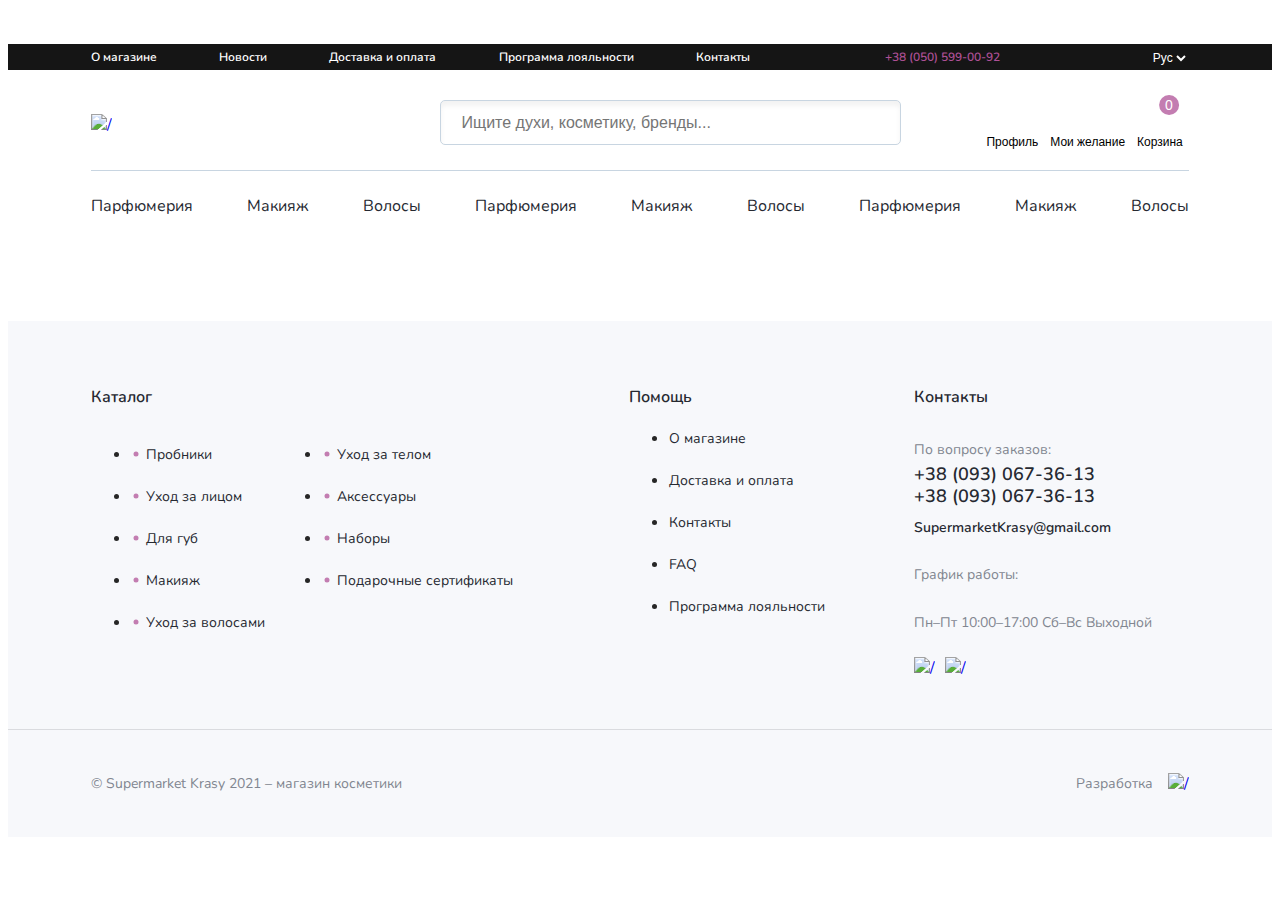
==== faq_page.html @ 775758fc "faq_page_create" ====
<!DOCTYPE html>
<html lang="en">
<head>
    <meta charset="UTF-8">
    <meta http-equiv="X-UA-Compatible" content="IE=edge" />
    <meta name="viewport" content="width=device-width, initial-scale=1.0" />


    <link rel="preconnect" href="https://fonts.googleapis.com">
    <link rel="preconnect" href="https://fonts.gstatic.com" crossorigin>
    <link href="https://fonts.googleapis.com/css2?family=Nunito:wght@200;300;400;500;600;700;800;900&display=swap" rel="stylesheet">


    <link rel="stylesheet" href="styles/reset.css">
    <link rel="stylesheet" href="styles/style.css">


    <link rel="stylesheet" href="https://unpkg.com/swiper/swiper-bundle.min.css"/>


    <title>FAQ</title>
</head>
<body>
<div class="main">
    <header>
        <div class="header_top">
            <div class="header_top_info">
                <p>Бесплатная доставка от 699 грн</p>
            </div>
            <div class="header_menu_wrapper">
                <div class="content">
                    <div class="header_menu">
                        <a href="#">О магазине</a>
                        <a href="#">Новости</a>
                        <a href="#">Доставка и оплата</a>
                        <a href="#">Программа лояльности</a>
                        <a href="#">Контакты</a>
                    </div>
                    <div class="header_menu_actions">
                        <a class="header_phone" href="tel: +38 (050) 599-00-92">+38 (050) 599-00-92</a>
                        <form class="header_lang">
                            <label>
                                <select>
                                    <option selected>Рус</option>
                                    <option>Укр</option>
                                </select>
                            </label>
                        </form>
                    </div>
                </div>
            </div>
        </div>
        <div class="header_main_wrapper content">
            <div class="header_main">
                <button class="ham_btn"></button>
                <div class="header_logo">
                    <a href="index.html"><img src="images/logo.png" alt="/"></a>
                </div>
                <div class="header_content">
                    <div class="header_search search_field" id="search">
                        <form>
                            <input type="text" name="search" placeholder="Ищите духи, косметику, бренды..." >
                            <label for="search" class="search__label"></label>
                            <button type="button" class="search_btn"></button>
                        </form>
                    </div>
                    <div class="header_main_actions">
                        <button class="header_actions_btn profile_btn">
                            Профиль
                        </button>
                        <button class="header_actions_btn favorites_btn">
                            Мои желание
                        </button>
                        <button class="header_actions_btn basket_btn">
                            <span class="header_btn_value">0</span>
                            Корзина
                        </button>

                    </div>
                </div>
            </div>
            <div class="header_category">
                <a href="#">Парфюмерия</a>
                <a href="#">Макияж</a>
                <a href="#">Волосы</a>
                <a href="#">Парфюмерия</a>
                <a href="#">Макияж</a>
                <a href="#">Волосы</a>
                <a href="#">Парфюмерия</a>
                <a href="#">Макияж</a>
                <a href="#">Волосы</a>
            </div>
        </div>


        <div class="header_mobile_menu hide">
            <div class="header_menu_content_wrapper">
                <div class="header_menu_heading_wrapper">
                    <div class="header_menu_heading">
                        <p>Меню</p>
                        <button class="close_menu"></button>
                    </div>
                    <div class="header_menu_login">
                        <div class="header_login">
                            <button class="header_actions_btn profile_btn">
                                Профиль
                            </button>
                            <button class="header_actions_btn favorites_btn">
                                Мои желание
                            </button>
                        </div>
                        <form class="header_lang">
                            <label>
                                <select>
                                    <option selected>Рус</option>
                                    <option>Укр</option>
                                </select>
                            </label>
                        </form>
                    </div>
                </div>
                <div class="header_menu_content">
                    <div class="header_menu_category">
                        <ul>
                            <li><a href="#">Парфюмерия</a></li>
                            <li><a href="#">Макияж</a></li>
                            <li><a href="#">Волосы</a></li>
                            <li><a href="#">Парфюмерия</a></li>
                            <li><a href="#">Макияж</a></li>
                            <li><a href="#">Волосы</a></li>
                            <li><a href="#">Парфюмерия</a></li>
                            <li><a href="#">Макияж</a></li>
                            <li><a href="#">Волосы</a></li>
                        </ul>
                    </div>
                    <div class="header_menu_following">
                        <div class="header_top_links">
                            <a href="about_page.html">О магазине</a>
                            <a href="news.html">Новости</a>
                            <a href="delivery_payment.html">Доставка и оплата</a>
                            <a href="#">Программа лояльности</a>
                            <a href="contact_page.html">Контакты</a>
                        </div>
                    </div>
                </div>
            </div>
            <div class="header_menu_phones">
                <a href="tel:+38 (050) 599-00-92">+38 (050) 599-00-92</a>
            </div>

        </div>

    </header>
    <div class="main_content_wrapper"></div>
    <div class="modal_back hide"></div>
    <footer>
        <div class="footer_main content">
            <div class="footer_catalog">
                <div class="footer_heading">
                    <p>Каталог</p>
                    <button data-menu-toggle="foot_menu_1" class="show_menu"></button>
                </div>
                <div id="foot_menu_1" class="footer_nav_list catalog_footer_list">
                    <ul class="footer_list">
                        <li><a href="#">Пробники</a></li>
                        <li><a href="#">Уход за лицом</a></li>
                        <li><a href="#">Для губ</a></li>
                        <li><a href="#">Макияж</a></li>
                        <li><a href="#">Уход за волосами</a></li>
                    </ul>
                    <ul class="footer_list">
                        <li><a href="#">Уход за телом</a></li>
                        <li><a href="#">Аксессуары</a></li>
                        <li><a href="#">Наборы</a></li>
                        <li><a href="#">Подарочные сертификаты</a></li>
                    </ul>
                </div>
            </div>
            <div class="footer_menu">
                <div class="footer_heading">
                    <p>Помощь</p>
                    <button data-menu-toggle="foot_menu_2" class="show_menu"></button>
                </div>
                <ul id="foot_menu_2" class="footer_nav_list footer_list">
                    <li><a href="#">О магазине</a></li>
                    <li><a href="#">Доставка и оплата</a></li>
                    <li><a href="#">Контакты</a></li>
                    <li><a href="#">FAQ</a></li>
                    <li><a href="#">Программа лояльности</a></li>
                </ul>
            </div>
            <div class="footer_contacts_wrapper">
                <div class="footer_heading">
                    <p>Контакты</p>
                    <button data-menu-toggle="foot_menu_3" class="show_menu"></button>
                </div>
                <div id="foot_menu_3" class="footer_nav_list footer_contacts">
                    <div class="footer_contacts_content">
                        <p>По вопросу заказов:</p>
                        <a class="tel_link" href="tel: +38 (093) 067-36-13">+38 (093) 067-36-13</a>
                        <a class="tel_link" href="tel: +38 (093) 067-36-13">+38 (093) 067-36-13</a>
                        <a class="mail_link" href="mailto: SupermarketKrasy@gmail.com">SupermarketKrasy@gmail.com</a>
                    </div>
                    <div class="footer_schedule">
                        <p>График работы:</p>
                        <p>Пн–Пт 10:00–17:00 Сб–Вс Выходной</p>
                        <div class="social_links">
                            <a href="#"><img src="images/facebook_logo.png" alt="/"></a>
                            <a href="#"><img src="images/insta_logo.png" alt="/"></a>
                        </div>
                    </div>
                </div>
            </div>
        </div>
        <div class="footer_bottom_info">
            <div class="content">
                <div class="copyright_wrapper">
                    <p>© Supermarket Krasy <span>2021</span> – магазин косметики</p>
                </div>
                <div class="promodex">
                    <p>Разработка</p>
                    <a href="https://promodex.net/"><img src="images/promodex.png" alt="/"></a>
                </div>
            </div>
        </div>
    </footer>

</div>



<script rel="script" src="js/jQuery.js"></script>
<script src="https://unpkg.com/swiper/swiper-bundle.min.js"></script>
<script rel="script" src="js/script.js"></script>
</body>
</html>
---- styles/style.css ----
*{
    box-sizing: border-box;
}

html{
    font-family: 'Nunito', sans-serif;
    scroll-behavior: smooth;
}

.main{
    background: #FFFFFF;
    color: #262626;
}

a{
    text-decoration: none;
}

/*a:hover{
    text-decoration: none;
    color: inherit;
}*/

.content{
    max-width: 1330px;
    margin: 0 auto;
    padding: 0 20px;
}

.header_top{
    display: flex;
    flex-direction: column;
}

.header_top_info{
    background: url("../images/header_info_back.png") center center no-repeat;
    width: 100%;
    height: 100%;
    display: flex;
    flex-direction: row;
    justify-content: center;
    align-items: center;
}

.header_top_info p{
    text-transform: uppercase;
    color: #FFFFFF;
    font-weight : 700;
    font-size: 16px;
    line-height: 20px;
    margin: 10px 0;
}

.header_menu_wrapper{
    background: #151515;
}

.header_menu_wrapper .content{
    display: flex;
    flex-direction: row;
    justify-content: space-between;
    align-items: center;
    padding: 2px 20px;
}

.header_menu{
    display: flex;
    flex-direction: row;
    justify-content: space-between;
    align-items: center;
    width: 50%;
}

.header_menu a{
    color: #FFFFFF;
    font-size: 12px;
    font-weight: 600;
}

.header_menu_actions{
    display: flex;
    flex-direction: row;
    justify-content: space-between;
    align-items: center;
    width: 20%;
}

.header_phone{
    position: relative;
    color: #AE5096;
    font-size: 12px;
    font-weight: 600;
    padding-left: 25px;
}

.header_phone:before{
    content: '';
    position: absolute;
    background: url("../images/phone_logo.svg") center center no-repeat;
    width: 15px;
    height: 15px;
    background-size: 100%;
    left: 0;
    top: 50%;
    transform: translate(0, -50%);
    filter: invert(38%) sepia(90%) saturate(380%) hue-rotate(263deg) brightness(89%) contrast(90%);
}

.header_lang{
    padding-left: 15px;
    position: relative;
}

.header_lang:before{
    content: '';
    position: absolute;
    background: url("../images/lang_switch.svg") center center no-repeat;
    width: 10px;
    height: 10px;
    background-size: 100%;
    left: 0;
    top: 50%;
    transform: translate(0, -50%);
}

.header_lang select,
.header_lang select option{
    background: #151515;
    color: #FFFFFF;
    font-size: 12px;
    font-weight: 400;
    line-height: 14px;
    border: none;
    outline: none;
}

.header_main{
    display: flex;
    flex-direction: row;
    justify-content: space-between;
    align-items: center;
    padding: 30px 0 20px 0;
    border-bottom: 1px solid #c8d5e1;
}

.header_content{
    display: flex;
    flex-direction: row;
    justify-content: space-between;
    align-items: flex-start;
    width: 70%;
}






.search_field {
    margin-left: 30px;
}

.search_field form {
    position: relative;
}

.search_field input {
    outline: none;
    background: #ffffff;
    box-shadow: inset 0 5px 5px rgba(0, 0, 0, 0.05);
    font-size: 16px;
    position: relative;
    width: 590px;
    height: 45px;
    padding: 15px 35px 15px 20px ;
    color: #262626;
    border: 1px solid #c8d5e1;
    border-radius: 5px;
    font-weight: 400;
}

.search_btn {
    position: absolute;
    right: 5px;
    top: 50%;
    transform: translate(-10%, -50%);
    width: 42px;
    height: 42px;
    background: transparent;
    border-radius: 50%;
    border: none;
    outline: 0;
    cursor: pointer;

}


.search__label{
    background: url("../images/search_logo.svg") center center no-repeat;
    position: absolute;
    right: 20px;
    top: 50%;
    transform: translate(-10%, -50%);
    width: 20px;
    height: 35px;
    border-radius: 50%;
    border: none;
    outline: 0;
    cursor: pointer;
}








/*

.header_search form{
    display: flex;
    flex-direction: row;
    justify-content: center;
    align-items: center;
    position: relative;
}

.search_field{
    width: 590px;
    height: 45px;
    padding: 15px 35px 15px 20px ;
    color: #262626;
    border: 1px solid #c8d5e1;
    border-radius: 5px;
    font-size: 16px;
    font-weight: 400;
}

.search_field::placeholder{
    color: #848484;
    font-size: 16px;
    font-weight: 400;
}

.search_submit{
    position: absolute;
    right: 2%;
    top: 50%;
    transform: translate(0, -50%);
    background: url("../images/search_logo.svg") center center no-repeat;
    width: 20px;
    height: 25px;
    border: none;
    outline: none;
}

*/


















.header_main_actions{
    display: flex;
    flex-direction: row;
    justify-content: space-between;
    align-items: center;
}

.header_actions_btn{
    border: none;
    display: flex;
    flex-direction: column-reverse;
    cursor: pointer;
    outline: none;
    position: relative;
    font-size: 12px;
    font-weight: 400;
    background: none;
    padding-top: 35px;
}

.favorites_btn:before{
    content:'';
    position: absolute;
    top: 0;
    left: 50%;
    transform: translate(-50%, 0);
    width: 30px;
    height: 30px;
    background: url("../images/favorites_logo.svg") center center no-repeat;
}

.profile_btn:before{
    content:'';
    position: absolute;
    top: 0;
    left: 50%;
    transform: translate(-50%, 0);
    width: 30px;
    height: 30px;
  background: url("../images/profile_logo.svg") center center no-repeat;
}

.basket_btn:before{
    content:'';
    position: absolute;
    top: 50%;
    left: 50%;
    transform: translate(-50%, -50%);
    width: 30px;
    height: 30px;
    background: url("../images/basket_logo.svg") center center no-repeat;
}

.header_btn_value{
    position: absolute;
    top: -10%;
    right: 0;
    transform: translate(-50%, 0);
    background: #C37DB1;
    border-radius: 50%;
    color: #FFFFFF;
    font-size: 14px;
    padding: 2px 6px;
}

.header_category{
    padding: 25px 0;
    display: flex;
    flex-direction: row;
    justify-content: space-between;
    align-items: center;
}

.header_category a{
    color: #262931;
    font-size: 16px;
    line-height: 20px;
    font-weight: 400;
}



header .header_mobile_menu{
    display: flex;
    flex-direction: column;
    justify-content: space-between;
    position: fixed;
    z-index: 35;
    background: #ffffff;
    height: 100vh;
    width: 90%;
    padding: 30px 20px;
    overflow: auto;
}

.header_menu_heading_wrapper{
    display: flex;
    flex-direction: column;
}

.header_menu_heading{
    display: flex;
    flex-direction: row;
    justify-content: space-between;
    margin-bottom: 20px;
}

.header_menu_heading p{
    font-size: 18px;
    font-weight: 700;
    color: #2B2D32;
}

.close_menu{
    width: 20px;
    height: 20px;
    background: url("../images/menu_close.svg") center center no-repeat;
    border: none;
}

.header_mobile_menu a{
    color: #262931;
}

.header_menu_login{
    display: flex;
    flex-direction: row;
    justify-content: space-between;
    align-items: center;
    padding-bottom: 15px;
    border-bottom: 1px solid #E5E5E5;
}

.header_mobile_menu .header_login{
    display: flex;
    flex-direction: row;
}

/*.header_login a{
    position: relative;
    padding-left: 30px;
}

.header_login a:before{
    content: '';
    position: absolute;
    background: url("../images/profile_logo.svg") center center no-repeat;
    width: 20px;
    height: 20px;
    background-size: contain;
    top: 50%;
    left: 0;
    transform: translate(0, -50%);
}*/

.header_mobile_menu .header_lang select,
.header_mobile_menu .header_lang option{
    background: transparent;
    color: #262931;
}

.header_menu_actions .header_menu_actions{
    display: flex;
    flex-direction: row;
    justify-content: space-between;
    align-items: center;
    padding: 15px 0;
    border-bottom: 1px solid #E5E5E5;
}

.header_menu_actions div{
    display: flex;
    flex-direction: row;
    justify-content: flex-start;
    align-items: center;
}

.header_menu_actions div p:last-of-type{
    color: #ff7486;
    font-size: 12px;
    font-weight: 600;
    margin-right: 0;
}

.header_menu_actions button{
    border: none;
    margin-right: 0;
}


.header_menu_category ul{
    display: flex;
    flex-direction: column;
    justify-content: flex-start;
    align-items: center;
    margin: 20px 0;
    border-bottom: 1px solid #E5E5E5;
}

.header_menu_category ul li{
    margin-bottom: 20px;
    width: 100%;
}

.header_menu_phones{
    display: flex;
    flex-direction: row;
    justify-content: center;
    align-items: center;
}

.header_menu_phones a{
    position: relative;
    padding-left: 30px;
}

.header_menu_phones a:before{
    content: '';
    position: absolute;
    background: url("../images/phone.svg") center center no-repeat;
    width: 20px;
    height: 20px;
    background-size: contain;
    top: 50%;
    left: 0;
    transform: translate(0, -50%);
}

.header_menu_category ul li a{
    font-size: 15px;
    font-weight: 700;
    padding-right: 10px;
    position: relative;
    width: 100%;
    display: inline-block;
}

.header_menu_category ul li a:before{
    content: '';
    position: absolute;
    /*
    background: url("../images/category_arrow_mobile.svg") center center no-repeat;
    */
    width: 5px;
    height: 8px;
    right: 0;
    top: 50%;
    transform: translate(0, -50%);
}

.header_menu_following .header_top_links{
    display: flex;
    flex-direction: column;
    justify-content: flex-start;
    align-items: flex-start;
}

.header_menu_following .header_top_links a{
    margin-bottom: 20px;
}


.modal_back{
    width: 100vw;
    height: 100vh;
    background: #ffffff;
    opacity: 0.3;
    position: fixed;
    top: 0;
    z-index: 10;
    cursor: pointer;
}

.modal_window{
    display: flex;
    justify-content: center;
    align-items: center;
    position: fixed;
    top: 50%;
    left: 50%;
    z-index: 11;
    border-radius: 30px;
    transform: translate(-50%, -50%);
}

.basket_modal{
    background: #ffffff;
    border-radius: 30px;
}

.modal_window.login_wrapper.hide{
    display: none;
}


.modal_window.login_wrapper{
    background: #FFFFFF;
    display: flex;
    flex-direction: row;
    justify-content: space-between;
    align-items: flex-start;
    padding: 30px 50px;
    border-radius: 0;
    max-width: 900px;
}

.login_form_modal_wrapper{
    border-right: 1px solid #DFE3EA;
    padding-right: 50px;
    width: 50%;
}

.login_wrapper .close_modal{
    position: absolute;
    right: 3%;
    top: 3%;
}

.h3_heading{
    font-size: 20px;
    font-weight: 600;
    line-height: 25px;
}

.login_wrapper .h3_heading{
    margin-bottom: 20px;
}

.login_social_modal{
    display: flex;
    flex-direction: row;
    align-items: center;
    margin-bottom: 10px;
}

.login_social_modal p{
    margin-right: 12px;
    font-size: 14px;
    font-weight: 600;
}
.login_social_modal a{
    margin-right: 12px;
}

.login_social_modal a:last-child{
    margin-right: 0;
}

.underline_btn{
    margin-left: 30px;
    border: none;
    font-size: 14px;
    font-weight: 400;
    text-decoration: underline;
    color: #262931;
    background: none;
    outline: none;
    cursor: pointer;
}

.for_unregistered_modal{
    padding-left: 50px;
}

.for_unregistered_modal span{
    font-size: 14px;
    font-weight: 600;
}

.for_unregistered_modal ul{
    margin-top: 15px;
    margin-bottom: 20px;
}

li.in_stock{
    color: #262931;
    padding-left: 20px;
    margin-bottom: 10px;
    width: 100%;
    font-size: 14px;
    font-weight: 400;
}

.for_unregistered_modal ul li.in_stock:before{
    filter: invert(38%) sepia(90%) saturate(380%) hue-rotate(263deg) brightness(89%) contrast(90%);
    width: 12px;
    height: 9px;
    background-size: 100%;
}

.for_unregistered_modal .second_action_button{
    margin-left: 0;
    max-width: 220px;
    min-height: 40px;
    color: #262931;
    cursor: pointer;
}

.modal_window.forgot_pass.hide {
    display: none;
}

.modal_window.forgot_pass{
    padding: 30px 50px;
    display: flex;
    flex-direction: column;
    align-items: flex-start;
    justify-content: flex-start;
    background: #FFFFFF;
    border-radius: 0;
}

.forgot_pass span{
    margin-top: 10px;
    margin-bottom: 20px;
    font-size: 14px;
    font-weight: 400;
    color: #818690;
}

.forgot_pass form input{
    min-width: 320px;
}


.forgot_pass .close_modal{
    position: absolute;
    top: 10%;
    right: 5%;

}






/*/////////////////////////////////////*/

.main_page_slider_wrapper{
    max-width: calc(100% - 144px);
    margin: 0 auto;
}

.main_page_slider_wrapper img{
    width: 100%;
}

.main_page_slider_wrapper .swiper-pagination{
    position: unset;
    margin-top: 20px;
}

.main_page_slider_wrapper .swiper-pagination-bullet{
    width: 8px;
    height: 8px;
    background: #acbcdf;
    border-radius: 50%;
    opacity: 1;
    padding: 3px;
    border: 1px solid transparent;
    position: relative;
}

.main_page_slider_wrapper .swiper-pagination-bullet.swiper-pagination-bullet-active{
    background: #C37DB1;
    border: 1px solid #C37DB1;
}

.main_page_slider_wrapper .swiper-pagination-bullet.swiper-pagination-bullet-active:before {
    content: '';
    position: absolute;
    width: 11px;
    height: 11px;
    border: 1px solid #C37DB1;
    background: transparent;
    border-radius: 50%;
    top: 50%;
    left: 50%;
    transform: translate(-50%, -50%);
}

.swiper-button-next.main_slider_next,
.swiper-button-prev.main_slider_prev{
    background: url("../images/main_slider_arrow.svg") center center no-repeat;
    width: 15px;
    height: 25px;
    right: 30px;
    display: none;
    transition: .3s linear all;
}
.swiper-button-prev.main_slider_prev{
    transform: rotate(180deg);
    left: 30px;
    right: 0;

}


.swiper-button-next.main_slider_next:after,
.swiper-button-prev.main_slider_prev:after{
    content: none;
}

.main_slider:hover .swiper-button-next.main_slider_next,
.main_slider:hover .swiper-button-prev.main_slider_prev{
    display: flex;
    transition: .3s linear all;
}




.swiper_slider_wrapper{
    max-width: 1290px;
    height: 465px;
}

.sliders_content_wrapper{
    margin-top: 30px;
}

.default_slider_wrapper{
    max-width: 1440px;
    padding: 0 20px;
    margin: 20px auto 0;
}

.slider_heading{
    display: flex;
    flex-direction: row;
    justify-content: center;
    margin-bottom: 30px;
    position: relative;
}

.slider_heading h2{
    color: #262931;
    font-size: 24px;
    font-weight: 700;
    text-transform: uppercase;
}

.slider_card{
    display: flex;
    flex-direction: column;
    position: relative;
    padding: 20px 15px;
    background: #FFFFFF;
}

.slider_card:hover{
    box-shadow: 0 10px 30px -5px rgba(24, 39, 75, 0.14);
}

.slider_card:hover .product_action_btn{
    display: flex;
}

.mark_value_wrapper{
    position: absolute;
    top: 5px;
    left: 5px;
}

.sale_value{
    background: #e94c52;
    padding: 3px 10px;
    border-radius: 5px 5px 20px 5px;
    font-size: 14px;
    color: #FFFFFF;
    font-weight: 600;
    line-height: 17px;
}

.hit_value{
    background: #C37DB1;
    padding: 3px 15px;
    border-radius: 5px 5px 20px 5px;
    font-size: 14px;
    color: #FFFFFF;
    font-weight: 600;
    line-height: 17px;
}


.new_value{
    background: #6FCC7E;
    padding: 3px 12px 4px 12px;
    border-radius: 5px 5px 20px 5px;
    font-size: 14px;
    color: #FFFFFF;
    font-weight: 600;
    line-height: 17px;
}

.card_name_wrapper{
    display: flex;
    flex-direction: column;
    justify-content: center;
    align-items: center;
    margin-top: 15px;
}

.product_name{
    font-size: 12px;
    font-weight: 700;
    line-height: 15px;
    color: #818690;
    margin-bottom: 10px;
}

.product_info{
    font-size: 14px;
    font-weight: 400;
    line-height: 18px;
    text-align: center;
    color: #262626;
}

.product_cost_wrapper{
    margin-top: 10px;
    margin-bottom: 20px;
    display: flex;
    flex-direction: row;
    align-items: center;
    padding-bottom: 20px;
    border-bottom: 1px solid #C8D5E1;
}

.size_form{
    margin-right: 30px;
}

.size_form select,
.size_form option{
    border: 1px solid #DFE3EA;
    padding: 15px 20px;
    border-radius: 5px;
    font-size: 14px;
    font-weight: 400;
    font-family: 'Nunito', sans-serif;
    min-width: 180px;
}


.sale_cost{
    color: #818690;
    font-size: 16px;
    font-weight: 400;
    line-height: 20px;
    text-decoration: line-through;
}

.product_cost{
    font-size: 26px;
    font-weight: 700;
    line-height: 20px;
    color: #e94c52;
    margin-left: 12px;
}

.actual_cost{
    font-size: 16px;
    font-weight: 700;
    line-height: 20px;
    color: #262931;
}

.product_action_btn{
    display: none;
    flex-direction: row;
    justify-content: space-between;
    align-items: center;
}

.action_btn{
    background: #AE5096;
    border-radius: 3px;
    color: #FFFFFF;
    font-size: 14px;
    font-weight: 600;
    line-height: 17px;
    position: relative;
    border: none;
    cursor: pointer;
    padding: 15px 40px;
}

.action_btn:hover{
    transform: scale(1.03);
}

.buy_btn{
    width: 155px;
    height: 40px;
    padding-left: 30px;
    padding-right: 0;
}

.buy_btn:before{
    content: '';
    position: absolute;
    background: url("../images/basket_btn.svg") center center no-repeat;
    width: 20px;
    height: 20px;
    left: 23%;
    top: 50%;
    transform: translate(0, -50%);
}

.like_btn{
    background: linear-gradient(0deg, #F8EFF5, #F8EFF5), linear-gradient(0deg, #C8C8C8, #C8C8C8), linear-gradient(0deg, #F1F1F1, #F1F1F1), #C37DB1;
    border-radius: 3px;
    transform: matrix(-1, 0, 0, 1, 0, 0);
    width: 40px;
    height: 40px;
    border: none;
    outline: none;
    cursor: pointer;
    position: relative;
}

.like_btn:hover{
    transform: scale(1.05);
}

.like_btn:before{
    content: '';
    position: absolute;
    background: url("../images/like_btn.svg") center center no-repeat;
    width: 16px;
    height: 16px;
    left: 50%;
    top: 50%;
    transform: translate(-50%, -50%);
}

.slider_heading .swiper-button-next,
.slider_heading .swiper-button-prev{
    top: 230px;
}

.slider_heading .swiper-button-next:after{
    content: '';
    background: url('../images/slider_arrow.svg') center center no-repeat;
    width: 8px;
    height: 12px;
    padding: 15px 20px;
    border: 5px solid #C37DB1;
    border-radius: 50%;
    transform: rotate(180deg);
}

.slider_heading .swiper-button-prev:after{
    content: '';
    background: url('../images/slider_arrow.svg') center center no-repeat;
    width: 8px;
    height: 12px;
    padding: 15px 20px;
    border: 5px solid #C37DB1;
    border-radius: 50%;
}

.slider_heading .swiper-button-next.swiper-button-disabled,
.slider_heading .swiper-button-prev.swiper-button-disabled{
    opacity: 1;
}

.slider_heading .swiper-button-next.swiper-button-disabled:after,
.slider_heading .swiper-button-prev.swiper-button-disabled:after{
    border: 5px solid #f3f3f3;
}


.our_benefits_wrapper{
    margin-top: 30px;
    display: flex;
    flex-direction: row;
    justify-content: space-between;
    align-items: center;
}

.benefits_card{
    display: flex;
    flex-direction: column;
    justify-content: center;
    align-items: center;
    position: relative;
    cursor: pointer;
}

.benefits_info{
    display: flex;
    flex-direction: column;
    justify-content: center;
    align-items: center;
    margin-top: 25px;
}

.benefits_info p{
    font-size: 14px;
    line-height: 18px;
    color: #262931;
    font-weight: 700;
    margin-bottom: 8px;
}

.benefits_info span{
    font-size: 14px;
    line-height: 18px;
    color: #262931;
    font-weight: 400;
}

.benefits_card_content{
    position: absolute;
    min-width: 330px;
    background: #ffffff;
    border-radius: 5px;
    padding: 20px;
    top: -60%;
    left: 15%;
    transform: translate(0, -50%);
    z-index: 10;
    filter: drop-shadow(0px 5px 20px rgba(0, 0, 0, 0.1));
}

.benefits_card_content p{
    font-size: 14px;
    font-weight: 400;
    line-height: 18px;
}

.benefits_card_content:after{
    content: '';
    position: absolute;
    width: 0;
    height: 10px;
    background: transparent;
    border: 12px solid transparent;
    border-top: 12px solid #ffffff;
    bottom: 0;
    left: 15%;
    transform: translate(-50%, 100%);

}







.seo_block_wrapper{
    margin-top: 60px;
}

.seo_heading{
    text-align: center;
    font-size: 24px;
    font-weight: 700;
    line-height: 20px;
    color: #262931;
    text-transform: uppercase;
}

.seo_content_wrapper{
    margin-top: 30px;
    display: flex;
    flex-direction: row;
    justify-content: space-between;
    align-items: flex-start;
}

.seo_content_wrapper div{
    width: 48%;
}

.seo_content_wrapper div p,
.seo_content_wrapper div li{
    font-size: 14px;
    font-weight: 400;
    line-height: 18px;
    margin-bottom: 10px;
}


.seo_content_wrapper .seo_content_heading{
    font-size: 16px;
    font-weight: 600;
    color: #262931;
    line-height: 20px;
    margin-bottom: 15px;
}

.seo_content_wrapper p br{
    margin-top: 10px;
}

ul li{
    padding-left: 15px;
    position: relative;
}

ul li:before{
    content: '';
    position: absolute;
    width: 6px;
    height: 6px;
    background: #C37DB1;
    left: 0;
    top: 8%;
    transform: translate(50%, 50%);
}

.read_more{
    color: #C37DB1;
    border: none;
    outline: none;
    border-bottom: 1px dashed #C37DB1;
    font-size: 14px;
    font-weight: 600;
    line-height: 17px;
    background: transparent;
    padding: 0;
    cursor: pointer;
}

footer{
    background: #F7F8FB;
    margin-top: 80px;
    padding: 50px 0 15px 0;
}

.footer_main{
    display: flex;
    flex-direction: row;
    justify-content: space-between;
    align-items: flex-start;
    margin-bottom: 50px;
}

.footer_catalog{
    width: 48%;
}

.footer_heading{
    margin-bottom: 20px;
}

.footer_heading p{
    font-size: 16px;
    font-weight: 600;
    color: #262931;
    line-height: 20px;
}

.catalog_footer_list{
    display: flex;
    flex-direction: row;
    justify-content: space-between;
    align-items: flex-start;
    width: 80%;
}

.footer_list li{
    margin-bottom: 20px;
}

.footer_list li:last-child{
    margin-bottom: 0;
}

.footer_list li:before{
    border-radius: 50%;
    width: 5px;
    height: 5px;
    top: 50%;
    transform: translate(50%, -50%);
}


.footer_list li a{
    font-size: 14px;
    font-weight: 400;
    color: #262931;
}

.footer_menu,
.footer_contacts_wrapper{
    width: 25%;
}

.footer_menu .footer_list li{
    position: unset;
    padding-left: 0;
}

.footer_menu .footer_list li:before {
    content: none;
}

.footer_contacts_content{
    display: flex;
    flex-direction: column;
    justify-content: flex-start;
    align-items: flex-start;
}

.footer_contacts_content p{
    font-size: 14px;
    font-weight: 400;
    line-height: 17px;
    color: #818690;
    margin-bottom: 5px;
}

.tel_link, .mail_link{
    font-weight: 600;
    font-size: 18px;
    line-height: 22px;
    color: #262931;
}

.mail_link{
    font-size: 14px;
    margin: 10px 0 0 0;
}

.footer_schedule{
    margin-top: 12px;
    display: flex;
    flex-direction: column;
    justify-content: flex-start;
    align-items: flex-start;
}

.footer_schedule p{
    font-weight: 400;
    font-size: 14px;
    line-height: 20px;
    color: #818690;
}

.social_links{
    display: flex;
    flex-direction: row;
    justify-content: flex-start;
    align-items: flex-start;
    margin-top: 10px;
}

.social_links a{
    margin-right: 10px;
}

.social_links a:last-child{
    margin-right: 0;
}

.footer_bottom_info{
    border-top: 1px solid #dadbdf;
    padding: 30px 0 15px 0;
}

.footer_bottom_info .content{
    display: flex;
    flex-direction: row;
    justify-content: space-between;
}


.copyright_wrapper{
    display: flex;
    align-items: center;
}

.copyright_wrapper span,
.copyright_wrapper p{
    font-size: 14px;
    font-weight: 400;
    color: #818690;
}

.promodex{
    display: flex;
    flex-direction: row;
    align-items: center;
}

.promodex p{
    font-size: 14px;
    font-weight: 400;
    color: #818690;
    margin-right: 15px;
}

.show_menu{
    display: none;
}

/*/////////////////////catalog_page////////////////////////////////////*/

.breadcrumb_page_wrapper{
    width: 100%;
    background: #f9f9f9;
    padding: 13px 0;
}

.breadcrumb_wrapper ul{
    display: flex;
    flex-direction: row;
    justify-content: flex-start;
    align-items: center;
}

.crumb_links{
    padding: 0 15px;
    position: relative;
}

.crumb_links a{
    font-size: 12px;
    font-weight: 400;
    color: #262931;
    line-height: 15px;
}

.crumb_links:before{
    content: '';
    position: absolute;
    width: 1px;
    height: 13px;
    left: 0;
    top: 10%;
    background: #818690;
    transform: rotate(20deg);
}

.crumb_links.main_link{
    position: unset;
    padding: 0 15px 0 0;
}

.crumb_links.main_link:before{
    content: none;
}

.crumb_links a{
    color: #818690;
}

.crumb_links.current a{
    color: #262931;
}


.catalog_page_wrapper{
    margin-top: 20px;
    display: flex;
    flex-direction: row;
    justify-content: space-between;
    align-items: flex-start;
}

.catalog_filter_wrapper{
    width: 20%;
}

.catalog_product_wrapper{
    width: 75%;
}

.catalog_page_wrapper ul li{
    padding-left: 0;
}
.catalog_page_wrapper ul li:before{
    content: none;
}

.filter_block{
    display: flex;
    flex-direction: column;
    align-items: flex-start;
    padding: 0 10px 30px 0;
    border-bottom: 1px solid #c8d5e1;
}

.filter_heading{
    display: flex;
    flex-direction: row;
    justify-content: space-between;
    align-items: center;
    margin: 20px 0;
    width: 100%;
}

.filter_heading p{
    font-size: 18px;
    font-weight: 700;
    line-height: 22px;
    color: #262931;
}

.filter_category_list{
    width: 100%;
}

.filter_category_list li{
    font-size: 15px;
    line-height: 18px;
    font-weight: 400;
    color: #262931;
    position: relative;
    padding-right: 15px;
    margin-bottom: 20px;
    cursor: pointer;
}

.filter_category_list li:last-child{
    margin-bottom: 0;
}

.filter_category_list li ul li{
    margin: 5px 0 5px 20px;
}

.filter_under_category_list{
    display: none;
    flex-direction: column;
}

.filter_under_list:after{
    content: '';
    position: absolute;
    width: 30px;
    height: 30px;
    background: url("../images/category_arrow.svg") center center no-repeat;
    background-size: auto;
    right: 0;
    top: 0;
    cursor: pointer;
    transform: translate(0, -30%);
}

.filter_under_list:hover:after{
    background-color: #F5F5F5;
}


.filter_drop{
    background: url("../images/category_arrow.svg") center center no-repeat;
    width: 30px;
    height: 30px;
    background-size: auto;
    border: none;
    outline: none;
    cursor: pointer;
}

.filter_heading .filter_drop{
    display: none;
}

.filter_list {
    display: flex;
    flex-direction: column;
    justify-content: center;
    align-items: flex-start;
}

.product_range_enter {
    display: flex;
    flex-direction: row;
    justify-content: space-between;
    margin-top: 20px;
}

.range_enter input {
    border: 1px solid #D1D1DE;
    border-radius: 5px;
    padding: 15px 10px 15px 20px;
    background: #ffffff;
    color: #2B2D32;
    font-size: 14px;
    font-weight: 500;
    max-width: 110px;
}

.checkbox_wrapper>input {
    position: absolute;
    z-index: -1;
    opacity: 0;
}

.checkbox_wrapper>span {
    display: inline-flex;
    align-items: center;
    user-select: none;
    margin-bottom: 15px;
    font-size: 14px;
    line-height: 18px;
    font-weight: 400;
    width: 100%;
    cursor: pointer;
}

.checkbox_wrapper>span::before {
    content: '';
    display: inline-block;
    width: 18px;
    height: 18px;
    flex-shrink: 0;
    flex-grow: 0;
    border: 1px solid #C8D5E1;
    background-color: #FFFFFF;
    background-repeat: no-repeat;
    background-position: center center;
    background-size: 50% 50%;
    margin-right: 10px;
}

.checkbox_wrapper>input:not(:disabled):not(:checked)+span:hover::before {
    border-color: #C37DB1;
}

.checkbox_wrapper>input:not(:disabled):active+span::before {
    background-color: #C37DB1;
    border-color: #C37DB1;
}

.checkbox_wrapper>input:focus:not(:checked)+span::before {
    border-color: #C37DB1;
}

.checkbox_wrapper>input:checked+span::before {
    border-color: #C37DB1;
    background-color: #C37DB1;
    background-image: url("../images/checkbox_arrow.svg");
    background-size: 14px;
    /*
    background-image: url("data:image/svg+xml,%3csvg xmlns='http://www.w3.org/2000/svg' viewBox='0 0 8 8'%3e%3cpath fill='%23fff' d='M6.564.75l-3.59 3.612-1.538-1.55L0 4.26 2.974 7.25 8 2.193z'/%3e%3c/svg%3e");
    */
}

.checkbox_wrapper>input:disabled+span::before {
    background-color: #e9ecef;
}

.brand_list{
    margin-top: 20px;
    max-height: 200px;
    overflow-y: auto;
}

.brand_list{
    scrollbat-color: #F2F2F2 #CCCCCC;
}

.brand_list::-webkit-scrollbar{
    width: 5px;
    background: #F2F2F2;
}

.brand_list::-webkit-scrollbar-thumb {
    background-color: #CCCCCC;
}

.filter_brand{
    width: 100%;
}

.filter_brand_search{
    padding: 14px;
    border: 1px solid #C8D5E1;
    width: 100%;
    outline: none;
    color: #262931;
}

.filter_brand_search::placeholder{
    color: #818690;
}

.filter_block:last-child{
    border-bottom: none;
}
.catalog_heading{
    margin-bottom: 40px;
    margin-top: 20px;
}

.catalog_heading p{
    text-transform: uppercase;
    font-size: 24px;
    font-weight: 700;
    line-height: 30px;
    color: #262931;
}

.catalog_content_filter{
    display: flex;
    flex-direction: row;
    justify-content: space-between;
    align-items: center;
    border-bottom: 1px solid #C8D5E1;
    padding-bottom: 15px;
}

.catalog_found p,
.catalog_found span{
    font-size: 16px;
    font-weight: 600;
    line-height: 20px;
}

.catalog_sorted label{
    font-size: 16px;
    font-weight: 400;
    line-height: 20px;
    color: #818690;
}

.catalog_sorted select,
.catalog_sorted option{
    font-size: 16px;
    font-weight: 400;
    line-height: 20px;
    color: #262931;
    border: none;
    outline: none;
}


.catalog_product_card_wrapper{
    margin-top: 20px;
    display: flex;
    flex-direction: row;
    flex-wrap: wrap;
    justify-content: space-between;
    align-items: center;
}

.catalog_product_card_wrapper a{
    width: 24%;
    min-height: 470px;
}

.product_card img{
    width: 100%;
}



.catalog_pagination_wrapper{
    margin-top: 20px;
    display: flex;
    flex-direction: row;
    justify-content: center;
    align-items: center;
    width: 100%;
}

.pagination_wrapper{
    display: flex;
    flex-direction: row;
    justify-content: center;
    align-items: center;
}

.pagination_wrapper a{
    padding: 10px 15px;
    width: 38px;
    height: 38px;
    font-size: 16px;
    font-weight: 400;
    line-height: 20px;
    color: #818690;
    margin-right: 5px;
    text-align: center;
}

.pagination_wrapper span{
    font-size: 16px;
    font-weight: 500;
    color: #818690;
    margin-right: 5px;
}

.pagination_wrapper a.active{
    color: #ffffff;
    background: #C37DB1;
}


a.pagi_after, .pagi_after, a.pagi_before, .pagi_before{
    background: url("../images/category_arrow.svg") center center no-repeat;
    width: 8px;
    height: 14px;
    border: none;
    transform: rotate(270deg);
}

.pagination_wrapper .a.pagi_before,.pagination_wrapper .pagi_before{
    transform: rotate(90deg);
}

.pagi_before.no_active,
.pagi_after.no_active{
    opacity: .3;
}


.main_content_wrapper.catalog_page .sliders_content_wrapper{
    margin-top: 60px;
}

/*////////////////////product_page////////////////////////////////////*/

.product_slider_wrapper .swiper-slide img,
.product_slider_wrapper .swiper-slide iframe {
    display: block;
    width: 100%;
    height: 100%;
    object-fit: cover;
}




.product_main_info{
    display: flex;
    flex-direction: row;
    justify-content: space-between;
    width: 100%;
    margin-top: 40px;
    padding-bottom: 30px;
}

.product_content_wrapper{
    width: 55%;
    display: flex;
    flex-direction: column;
    justify-content: flex-start;
}

.product_slider_wrapper{
    display: flex;
    flex-direction: row-reverse;
    align-items: flex-start;
}

.product_slider_wrapper .swiper{
    height: 500px;
    width: 500px;
}

.product_slider_wrapper .small_slider_image{
    max-width: 100px;
    width: 100px;
    margin-right: 85px;
}

.product_slider_wrapper .small_slider_image .swiper-wrapper{
    width: 80%;
    max-width: 100px;
    margin-right: 0;
    margin-left: 0;
}

.product_slider_wrapper .small_slider_image .swiper-wrapper .swiper-slide{
    width: 80px;
    height: 80px!important;
    border: 1px solid #e7e7e7;
    padding: 10px;
    cursor: pointer;
}

.product_slider_wrapper .small_slider_image .swiper-wrapper .swiper-slide.swiper-slide-thumb-active {
    border: 1px solid #AE5096;

}

.product_slider_wrapper .big_slider_image .swiper-wrapper .swiper-slide{
    width: 500px!important;
    height: 500px!important;
}

.product_slider_wrapper .small_slider_image .swiper-wrapper .swiper-slide.video_slide {
    border: none;
}

.product_info_wrapper{
    display: flex;
    flex-direction: column;
    width: 40%;
}

.product_top_info{
    display: flex;
    flex-direction: column;
}

.product_top_info .mark_value_wrapper{
    position: relative;
    margin-bottom: 15px;
    top: 0;
    left: 0;
}


.product_rating{
    display: flex;
    flex-direction: row;
    align-items: center;
}

.product_rating > span{
    background: url("../images/star.svg") center center no-repeat;
    width: 10px;
    height: 10px;
    margin-right: 6px;
}

.product_rating > span:last-of-type{
    margin-right: 15px;
}

.product_review_rating p,
.product_review_rating span{
    font-size: 14px;
    font-weight: 400;
    color: #818690;
}

.product_name_info{
    display: flex;
    flex-direction: column;
    margin-top: 20px;
    padding-bottom: 10px;
}

.product_info_wrapper .product_name{
    font-size: 24px;
    font-weight: 700;
    line-height: 30px;
    color: #262931;
}

.product_article{
    font-size: 14px;
    font-weight: 600;
    color: #262931;
    position: relative;
    padding-left: 8px;
}

.product_article:before{
    content: '';
    position: absolute;
    width: 1px;
    height: 14px;
    background: #818690;
    left: 0;
    top: 0;
}


.product_article span{
    font-weight: 400;
    font-size: 14px;
    color: #262931;
}

.product_brand a{
    color: #AE5096;
    font-size: 14px;
    font-weight: 400;
}

.form-group{
    display: flex;
    flex-direction: column;
}

.control-label{
    font-size: 14px;
    color: #818690;
}

.option_wrapper {
    display: flex;
    justify-content: flex-start;
    margin-top: 10px;
}

.content_wrapper.product_card_wrapper .content .product_selection_wrapper .product_package_wrapper .product_package {
    display: flex;
    flex-direction: row;
    justify-content: space-between;
    align-items: center;
}

.radio.product_package label {
    display: inline-block;
    flex-shrink: 0;
    flex-grow: 0;
    background-repeat: no-repeat;
    background-position: center center;
    background-size: 50% 50%;
    margin-right: 12px;
    cursor: pointer;
    background-color: transparent;
    text-align: center;
    border: 1px solid #C8D5E1;
    width: 90px;
    height: 40px;
    outline: none;
    padding: 10px;
}

.product_package .package {
    position: absolute;
    z-index: -1;
    opacity: 0;
}

.radio.product_package label.label_choice {
    border: 2px solid #AE5096!important;
}

.product_actions_wrapper{
    margin-top: 20px;
}

.product_actions{
    margin-top: 30px;
}

.product_actions .product_cost_wrapper{
    justify-content: flex-start;
    border-bottom: 1px solid #C8D5E1;
    padding-bottom: 15px;
}

.product_actions .product_cost{
    font-size: 26px;
    margin-left: 10px;
}

.product_amount_wrapper{
    margin-top: 20px;
    display: flex;
    flex-direction: row;
}

.inner button{
    width: 48px;
    height: 48px;
    background: #ffffff;
    border: 1px solid #C8D5E1;
    border-radius: 3px;
    font-size: 24px;
    cursor: pointer;
}


.inner input{
 border: none;
    outline: none;
    width: 50px;
    height: 50px;
    text-align: center;
    font-size: 16px;
    font-weight: 400;
}

.product_actions .product_action_btn{
    display: flex;
    justify-content: flex-start;
    margin-left: 30px;
}

.product_amount_wrapper .buy_btn{
    height: 48px;
}

.product_amount_wrapper .like_btn{
    height: 48px;
    background: transparent;
    margin-left: 30px;
}

.product_amount_wrapper .like_btn:hover{
    background: linear-gradient(0deg, #F8EFF5, #F8EFF5), linear-gradient(0deg, #C8C8C8, #C8C8C8), linear-gradient(0deg, #F1F1F1, #F1F1F1), #C37DB1;
}

.product_amount_wrapper .like_btn:before{
    width: 25px;
    height: 22px;
    background-size: contain;
}

.product_available{
    margin-top: 20px;
    display: flex;
    flex-direction: row;
    align-items: center;
}

.product_available p{
    font-size: 14px;
    font-weight: 400;
}

.in_stock{
    position: relative;
    padding-left: 25px;
    margin-right: 5px;
    color: #23AD6B;
}

.in_stock.not{
    color: #D53A40;
}

.in_stock.not:before{
    background: url("../images/netnal.svg") center center no-repeat;
    width: 16px;
    height: 16px;
    filter: unset;
    top: 50%;
    transform: translate(0, -50%);
}

.in_stock:before{
    content: '';
    position: absolute;
    background: url("../images/in_stock.svg") center center no-repeat;
    width: 16px;
    height: 12px;
    top: 0;
    left: 0;
    transform: translate(0, 0);
    filter: invert(48%) sepia(18%) saturate(3927%) hue-rotate(117deg) brightness(100%) contrast(73%);
}

.product_actions_about{
    margin-top: 20px;
    width: 100%;
    display: flex;
    flex-direction: column;
}

.product_actions_about p{
    margin-bottom: 25px;
}

.product_actions_about p:last-child{
    margin-bottom: 0;
}

.delivery_info,
.original_info{
    position: relative;
    padding-left: 35px;
    font-size: 14px;
    color: #333333;
}

.delivery_info:before{
    content: '';
    position: absolute;
    background: url("../images/delivery_logo.svg") center center no-repeat;
    width: 26px;
    height: 26px;
    top: 50%;
    left: 0;
    transform: translate(0, -50%);
}

.original_info:before{
    content: '';
    position: absolute;
    background: url("../images/original_logo.svg") center center no-repeat;
    width: 23px;
    height: 26px;
    top: 50%;
    left: 0;
    transform: translate(0, -50%);
}

.product_about_wrapper{
    width: 100%;
    margin-top: 30px;
}

.product_about_switch{
    display: flex;
    flex-direction: row;
    justify-content: flex-start;
    align-items: center;
    border-bottom: 1px solid #C8D5E1;
}

.about_heading{
    text-transform: uppercase;
    font-size: 18px;
    font-weight: 600;
    color: #262931;
    padding: 15px;
    border-bottom: 2px solid transparent;
    margin-bottom: -1px;
    cursor: pointer;
}

.about_heading.active{
    color: #AE5096;
    border-bottom: 2px solid #AE5096;
}

.product_about_content{
    display: flex;
    flex-direction: column;
    justify-content: flex-start;
    margin: 30px auto 0;
}

.product_about_content p{
    font-size: 14px;
    font-weight: 400;
    margin-bottom: 10px;
}

.product_about_heading,
.product_about_content .product_about_heading{
    text-transform: uppercase;
    font-size: 18px;
    font-weight: 600;
    margin-bottom: 15px;
    color: #262931;
}

.characteristics_value{
    display: flex;
    flex-direction: row;
    justify-content: space-between;
    align-items: center;
    margin-bottom: 10px;
}

.characteristics_detail{
    font-size: 14px;
    font-weight: 400;
    color: #818690;
    min-width: 170px;
}

.characteristics_detail_value{
    font-size: 14px;
    font-weight: 400;
    color: #262931;
    text-align: end;
}

.characteristics_dot{
    width: 100%;
    border-bottom: 1px dashed #C8D5E1;
    margin: 0 10px;
    display: none;
}

.review_actions{
   display: flex;
    flex-direction: row;
    justify-content: space-between;
    align-items: center;
    padding-bottom: 30px;
    border-bottom: 1px solid #eeeeee;
}

.review_actions_content{
    display: flex;
    flex-direction: column;
    justify-content: flex-start;
    align-items: flex-start;
}

.review_actions_content .product_about_heading{
    margin-bottom: 0;
}
.review_actions_content span{
    color: #818690;
    font-size: 16px;
    font-weight: 400;
    margin-top: 10px;
}

.action_btn.review_btn{
    font-weight: 600;
    padding-left: 70px;
    position: relative;
}

.action_btn.review_btn:before{
    content: '';
    position: absolute;
    background: url("../images/review_logo.svg") center center no-repeat;
    width: 20px;
    height: 20px;
    left: 20%;
    top: 50%;
    transform: translate(0, -50%);
}

.review_content_wrapper{
    display: flex;
    flex-direction: column;
}

.review_comment{
    padding: 30px 0;
    border-bottom: 1px solid #eeeeee;
}

.comment_heading{
    display: flex;
    flex-direction: row;
}

.comment_user{
    display: flex;
    flex-direction: column;
}

.comment_name,
.product_about_content .comment_name{
    font-size: 14px;
    font-weight: 600;
    margin-bottom: 5px;
}

.comment_date{
    font-size: 13px;
    font-weight: 400;
    color: #818690;
}

.comment_grade{
    display: flex;
    flex-direction: row;
    margin-left: 15px;
}

.grade_star{
    background: url("../images/gray_star.svg") center center no-repeat;
    width: 14px;
    height: 14px;
    filter: invert(44%) sepia(14%) saturate(2388%) hue-rotate(263deg) brightness(86%) contrast(82%);
    margin-right: 5px;
}

.grade_star.unactive{
    filter: unset;
}

.comment_content{
    margin-top: 10px;
}

.more_comment_btn{
    border: 1px solid #262931;
    border-radius: 3px;
    color: #262931;
    background: #ffffff;
    outline: none;
    cursor: pointer;
    text-align: center;
    padding: 15px 0;
    font-size: 14px;
    font-weight: 600;
}


.review_modal{
    position: fixed;
    top: 50%;
    left: 50%;
    transform: translate(-50%, -50%);
    display: flex;
    flex-direction: column;
    justify-content: flex-start;
    align-items: center;
    background: #ffffff;
    z-index: 15;
    min-width: 500px;
    padding: 30px 50px;
}

.review_modal div{
    width: 100%;

}
.review_modal_heading{
    display: flex;
    justify-content: space-between;
    margin-bottom: 15px;
}

.review_modal_heading p{
    font-size: 20px;
    font-weight: 600;
}

.review_grade{
    display: flex;
    flex-direction: row;
    margin-bottom: 20px;
}

.review_grade span{
    margin-right: 5px;
    cursor: pointer;
}

.review_grade p{
    font-size: 14px;
    font-weight: 400;
    color: #818690;
    margin-left: 5px;
}

.review_modal_content form{
    display: flex;
    flex-direction: column;
}

.review_modal_content form label{
    font-size: 13px;
    color: #818690;
    font-weight: 400;
}

.review_modal_content form input{
    border: 1px solid #DFE3EA;
    border-radius: 5px;
    padding: 10px 15px;
    margin-bottom: 20px;
}

.review_modal_content form textarea{
    resize: none;
    height: 100px;
    border: 1px solid #DFE3EA;
    border-radius: 5px;
    padding: 10px 15px;
    margin-bottom: 20px;
}

.review_modal_content .action_btn{
    max-width: 170px;
}

.modal_back {
    width: 100vw;
    height: 100vh;
    background: #E5E5E5;
    opacity: 0.6;
    position: fixed;
    top: 0;
    z-index: 10;
    cursor: pointer;
}




/*/////////////////////ordering_page/////////////////////////////////////*/


.header_ordering_wrapper{
   padding: 30px 0;
    background: #FFFFFF;
    box-shadow: 0 4px 10px rgba(0, 0, 0, 0.05);
}

.header_ordering{
    display: flex;
    flex-direction: row;
    justify-content: space-between;
    align-items: center;
}

.back_link{
    position: relative;
    padding-left: 45px;
    font-size: 16px;
    font-weight: 600;
    line-height: 20px;
    color: #818690;
}

.back_link:before{
    content: '';
    position: absolute;
    background: url("../images/back_link.svg") center center no-repeat;
    width: 32px;
    height: 15px;
    left: 0;
    top: 50%;
    transform: translate(0, -50%);
}

.header_ordering .header_phone{
    font-size: 16px;
    font-weight: 600;
    line-height: 20px;
    color: #818690;
}

.header_ordering .header_phone:before{
    filter: invert(66%) sepia(0%) saturate(7364%) hue-rotate(328deg) brightness(82%) contrast(70%);
}


.content_ordering{
    max-width: 1110px;
    margin: 0 auto;
    padding: 0 20px 120px;
}

.page_heading{
    font-size: 24px;
    font-weight: 700;
    line-height: 30px;
    color: #262931;
    text-transform: uppercase;
}

.ordering_page{
    margin-top: 40px;
}

.ordering_content_wrapper{
    margin-top: 30px;
    display: flex;
    flex-direction: row;
    justify-content: space-between;
}

.ordering_info{
    display: flex;
    flex-direction: column;
    max-width: 88%;
}

.ordering_step{
    font-size: 24px;
    line-height: 30px;
    color: #262931;
    font-weight: 600;
    margin-bottom: 20px;
    margin-top: 30px;
}

.ordering_info .ordering_step:first-child{
    margin-top: 0;
}

.ordering_form_heading{
    display: flex;
    flex-direction: row;
    justify-content: flex-start;
    align-items: center;
    border-bottom: 1px solid #DFe3ea;
    margin-bottom: 20px;
}

.ordering_form_heading p{
    font-size: 16px;
    font-weight: 400;
    color: #818690;
    border-bottom: 2px solid transparent;
    margin-right: 20px;
    padding-bottom: 15px;
    cursor: pointer;
}

.ordering_form_heading p.active{
    color: #AE5096;
    border-bottom: 2px solid #AE5096;
}

.login_social_ordering{
    display: flex;
    flex-direction: row;
    justify-content: flex-start;
    align-items: center;
    margin-bottom: 20px;
}

.login_social_ordering p{
    font-size: 14px;
    font-weight: 400;
    color: #262931;
}

.login_social_ordering a{
    margin-left: 12px;
}

.form_style input,
.form_style select,
.form_style option,
.form_style textarea{
    background: #ffffff;
    outline: none;
    border: 1px solid #DFe3ea;
    border-radius: 5px;
    width: 100%;
    margin-top: 5px;
    margin-bottom: 20px;
    padding: 10px 15px;
    font-family: 'Nunito', sans-serif;
}

.form_style label{
    font-size: 13px;
    font-weight: 400;
    color: #818690;
    position: relative;
}

.form_style label.required{
    padding-left: 10px;
}

.form_style label.required:before{
    content: '*';
    color: #AE5096;
    font-size: 14px;
    left: 0;
    top: 0;
    position: absolute;
}

.form_style textarea{
    width: 100%;
    height: 100px;
    overflow-y: auto;
    resize: none;
}

.ordering_info .action_btn{
    background: #AE5096;
}

.confirm_text{
    text-align: center;
    font-size: 14px;
    font-weight: 400;
    color: #818690;
    margin-top: 20px;
}

.confirm_text a{
    color: #AE5096;
    text-decoration: underline;
}


.ordering_product_wrapper{
    width: 49%;
}


/*////////////////////////////////////////////*/
/*//////////////basket_wrapper//////////////////////////////*/

.basket_header{
    display: flex;
    flex-direction: row;
    justify-content: flex-start;
    width: 100%;
}

.order_basket_heading{
    font-size: 20px;
    font-weight: 600;
    line-height: 30px;

}

.basket_content{
    display: flex;
    flex-direction: column;
}

.basket_content_heading{
    display: flex;
    flex-direction: row;
    justify-content: flex-end;
    margin-bottom: 5px;
}

.basket_content_heading p{
    width: 25%;
    color: #818690;
    font-size: 12px;
    font-weight: 400;
    text-align: center;
}

.basket_content_wrapper{
    border: 1px solid #C8D5E1;
}


.basket_product_wrapper{
    display: flex;
    flex-direction: column;
}

.basket_product{
    display: flex;
    flex-direction: row;
    padding: 10px;
    border-bottom: 1px solid #C8D5E1;
}

.basket_product_info,
.basket_product_actions{
    width: 50%;
}

.basket_product_info{
    display: flex;
    flex-direction: row;
}


.basket_product_info_content{
    margin-left: 10px;
}

.basket_product_info_content > p{
    font-size: 14px;
    font-weight: 400;
    line-height: 17px;
}

.basket_product_price{
    display: flex;
    flex-direction: row;
    justify-content: flex-start;
    margin-top: 5px;

}

.basket_product_price .sale_cost{
    font-size: 14px;
    margin-right: 10px;
}

.basket_product_price .actual_cost {
    font-size: 16px;
}

.basket_product_actions{
    display: flex;
    flex-direction: row;
    justify-content: space-around;
    align-items: center;
}

.basket_product_amount .inner button{
    width: 32px;
    height: 32px;
    font-size: 14px;
}

.basket_product_amount .inner input{
    width: 40px;
    height: 40px;
}

.basket_promo_wrapper{
    border-bottom: 1px solid #C8D5E1;
    padding: 20px 15px;
    display: flex;
    flex-direction: column;
}

.basket_promo_wrapper p{
    font-size: 14px;
    font-weight: 600;
}

.basket_promo{
    margin-top: 10px;
}

.basket_promo form{
    display: flex;
    flex-direction: row;
}

.basket_promo form input{
    background: #F4F4F4;
    border-radius: 5px;
    border: none;
    outline: none;
    padding: 12px 15px;
    font-family: 'Nunito', sans-serif;
    font-size: 13px;
    font-weight: 400;
    color: #818690;
    width: 300px;
}

.second_action_button{
    background: #ffffff;
    border: 1px solid #AE5096;
    text-align: center;
    width: 100%;
    margin-left: 25px;
    color: #AE5096;
    font-size: 13px;
    font-weight: 600;
    border-radius: 5px;
}

.basket_total_cost_wrapper{
    display: flex;
    flex-direction: column;
    justify-content: flex-start;
    align-items: center;
    padding: 20px 15px;
}

.basket_total_cost_wrapper div{
    display: flex;
    flex-direction: row;
    justify-content: space-between;
    align-items: center;
    width: 100%;
    margin-bottom: 10px;
}

.basket_total_cost_wrapper div p{
    font-size: 14px;
    font-weight: 400;
    line-height: 17px;
}

.basket_total_cost_wrapper div span {
    font-size: 16px;
    line-height: 20px;
}

.basket_total_cost{
    margin-top: 10px;
}

.basket_total_cost_wrapper .basket_total_cost p{
    font-weight: 600;
}

.basket_total_cost_wrapper .basket_total_cost span{
    font-weight: 700;
    font-size: 24px;
    line-height: 30px;
}




/*//////////cookie_modal//////////////////*/

.cookie_wrapper{
    position: fixed;
    display: flex;
    flex-direction: column;
    justify-content: flex-start;
    align-items: center;
    right: 3%;
    bottom: 3%;
    padding: 20px 15px 20px 40px;
    background: #ffffff;
    border-left: 4px solid #AE5096;
    filter: drop-shadow(0px 0px 20px rgba(0, 0, 0, 0.1));
    max-width: 510px;
    z-index: 10;
}

.cookie_content{
    display: flex;
    flex-direction: row;
    justify-content: space-between;
}

.cookie_content p{
    font-size: 16px;
    font-weight: 400;
    line-height: 20px;
}

.close_modal{
    background: url("../images/close_modal.svg") center center no-repeat;
    border: none;
    outline: none;
    width: 20px;
    height: 20px;
    background-size: contain;
    cursor: pointer;
}

.cookie_confirm{
    display: flex;
    justify-content: flex-start;
    width: 100%;
    margin-top: 10px;
}

.agree_cookie{
    background: #ffffff;
    border: 1px solid #AE5096;
    width: 150px;
    height: 50px;
    color: #AE5096;
    font-size: 16px;
    font-weight: 400;
    text-align: center;
    cursor: pointer;
}


/*/////////////////registration_wrapper///////////////////////////*/

.registration_page_wrapper{
    max-width: 450px;
    padding: 0 20px;
    margin: 55px auto 0;
}

.registration_form{
    display: flex;
    flex-direction: column;
    align-items: center;
}

.registration_heading{
    display: flex;
    flex-direction: column;
    justify-content: center;
    align-items: center;
    text-align: center;
}

.h1_heading{
    font-size: 24px;
    font-weight: 700;
    line-height: 30px;
    text-transform: uppercase;
}

.h2_heading{
    font-size: 24px;
    font-weight: 600;
    line-height: 30px;
}


.registration_heading .h2_heading,
.registration_form .h2_heading{
    margin-bottom: 20px;
    margin-top: 30px;
}

.registration_form .regist_submit{
    margin-top: 10px;
}

.registration_form.form_style label{
    width: 100%;
    text-align: left;
}





/*////////////////////////////////////////////*/





/*///////////////////////////////////////*/



.ham_btn{
    display: none;
}

.hide{
    display: none;
}

/*/////////////////media_request//////////////////////////*/

@media screen and (max-width: 1600px) {
    .content{
        max-width: 1200px;
    }
    .default_slider_wrapper {
        max-width: 1300px;
    }

    .swiper_slider_wrapper {
        max-width: 1130px;
    }

    .product_slider_wrapper .small_slider_image {
        margin-right: 25px;
    }

}

@media screen and (max-width: 1440px) {
    .search_field input{
        width: 490px;
    }

}

@media screen and (max-width: 1280px) {
    .content{
        max-width: calc(100% - 10%);
    }
    .default_slider_wrapper {
        max-width: calc(100% - 10%);
    }

    .swiper_slider_wrapper {
        max-width: calc(100% - 15%);
    }

    .header_logo{
        width: 25%;
    }

    .header_logo img{
        width: 100%;
    }

    .header_search{
        margin: 0 20px;
        width: 60%;
    }

    .header_search form{
        justify-content: flex-start;
    }

    .search_field input{
        width: 100%;
        min-width: 100%;
    }

    .header_menu{
        width: 60%;
    }

    .header_menu_actions{
        width: 30%;
    }

    .benefits_info p,
    .benefits_info span{
        font-size: 12px;
    }

    .header_top_info p{
        font-size: 14px;
        line-height: 16px;
    }

 /*   .product_slider_wrapper .big_slider_image .swiper-wrapper .swiper-slide {
        width: 100%!important;
        height: 100%!important;
    }*/

    .product_slider_wrapper .swiper {
        width: 100%;
        height: 400px;
    }

    .product_slider_wrapper .swiper-slide img, .product_slider_wrapper .swiper-slide iframe {
        display: block;
        width: 100%;
        height: 100%;
        object-fit: contain;
    }

    .product_slider_wrapper{
        width: 45%;
    }

    .product_info_wrapper{
        width: 50%;
    }



}

@media screen and (max-width: 960px){
    .header_top{
        display: none;
    }

    .ham_btn{
        display: flex;
        width: 40px;
        height: 40px;
        background: #C37DB1;
        border-radius: 50%;
        border: none;
        outline: none;
        cursor: pointer;
        position: relative;
    }

    .ham_btn:before{
        content: '';
        width: 40px;
        height: 40px;
        position: absolute;
        background: url("../images/ham.png") center center no-repeat;
        top: 50%;
        left: 50%;
        transform: translate(-50%, -50%);
    }

    .header_main_actions .profile_btn,
    .header_main_actions .favorites_btn{
        display: none;
    }

    .header_main_actions .basket_btn{
        font-size: 0;
        width: 30px;
        height: 30px;
    }


    .header_btn_value{
        transform: translate(30%, 0);
    }

    .search_field, .search_field input {
        min-width: auto;
    }

    .search_field input {
        width: 0;
        opacity: 0;
        float: right;
      /*  height: 40px;*/
        outline: none;
        background: #ffffff;
        border-radius: 5px;
        padding: 10px 10px 10px 15px;
        box-shadow: inset 0 5px 5px rgba(0, 0, 0, 5);
        font-size: 12px;
        position: relative;
        transition: all .3s ease-in-out;
    }

    .search__input.show {
        width: 100%;
        opacity: 1;
    }

    .search__form img {
        padding: 7px;
        border-radius: 50%;
        position: relative;
        top: -3px;
    }

    .search__label{
        transform: translate(-10%, 0);
    }

    .search_btn{
        background: url("../images/search_logo.svg") center center no-repeat;
        right: 10px;
        transform: translate(-10%, 10%);
        width: 20px;
        height: 35px;
    }

    .header_logo{
        width: 40%;
    }

    .header_content{
        justify-content: flex-end;
        width: 20%;
    }

    .header_main{
        position: fixed;
        padding: 10px 40px;
        width: 100%;
        background: #ffffff;
        z-index: 20;
        border-bottom: none;
    }

    .main_content_wrapper{
        padding-top: 66px;
    }

    .header_main_wrapper .header_category{
        display: none;
    }

    .our_benefits_wrapper{
        flex-wrap: wrap;
    }

    .benefits_card{
        width: 33%;
    }

    .main_page_slider_wrapper {
        max-width: 100%;
    }


    .footer_main{
        display: flex;
        flex-direction: column;
    }

    .footer_main > div{
        width: 100%;
        border-bottom: 1px solid #E5E5E5;
        padding-top: 20px;
    }

    .footer_heading{
        display: flex;
        justify-content: space-between;
    }

    .show_menu{
        display: flex;
    }


    .footer_main.content{
        max-width: 100%;
        padding: 0 30px;
    }

    .show_menu{
        width: 15px;
        height: 15px;
        border: none;
        background: url("../images/footer_plus.svg") center center no-repeat;
        cursor: pointer;
    }

    .show_menu.minus{
        background: url("../images/footer_minus.svg") center center no-repeat;
    }

    .footer_list{
        margin-bottom: 20px;
    }

    .header_ordering_wrapper{
        position: fixed;
        width: 100%;
        top: 0;
        padding: 15px 0;
        z-index: 10;
    }

    .header_ordering img{
        width: 70%;
    }

    .header_ordering .back_link{
        font-size: 0;
    }

    .header_ordering a{
        text-align: center;
    }

    .ordering_content_wrapper{
        flex-direction: column-reverse;
    }

    .ordering_content_wrapper > div{
        width: 100%;
    }

    .basket_product_info{
        width: 70%;
    }
    .basket_product_actions{
        width: 30%;
    }

    .basket_product_info_content{
        margin-left: 30px;
    }

    .basket_product_info > a img{
        width: 150px;
    }

    .basket_content_heading p{
        width: 15%;
    }

    .basket_promo form{
        justify-content: space-between;
    }

    .basket_promo form label{
        width: 70%;
    }

    .basket_promo form button{
        width: 30%;
    }

    .basket_promo form input{
        width: 100%;
    }

    .ordering_info_wrapper{
        margin-top: 50px;
    }

    .ordering_info{
        max-width: 100%;
    }

    .action_btn.regular_user_form{
        width: 30%;
    }



}

@media  screen and (max-width: 769px){
    .slider_heading .swiper-button-next,.slider_heading .swiper-button-prev{
        display: none;
    }

    .swiper_slider_wrapper {
        max-width: 100%;
    }

    .seo_content_wrapper{
        flex-direction: column;
    }
    .seo_content_wrapper div {
        width: 100%;
        margin-bottom: 20px;
    }

    .swiper_slider_wrapper{
        height: auto;
        padding-bottom: 35px!important;
    }

    .product_action_btn{
        display: flex;
    }

    .default_slider_wrapper{
        max-width: 100%;
    }

    .basket_product{
        flex-direction: column;
        justify-content: center;
        align-items: center;
    }
    .basket_product_info{
        width: 100%;
    }

    .basket_product_actions{
        width: 50%;
        justify-content: space-between;
    }
    .basket_content_heading{
        display: none;
    }

    .cookie_wrapper{
        max-width: 100%;
        bottom: 0;
        right: 0;
    }



}

@media screen and (max-width: 575px){
    .basket_product_actions{
        flex-direction: column;
        justify-content: flex-start;
        align-items: flex-start;
        width: 30%;
    }
    .basket_product_amount{
        margin-bottom: 20px;
    }
    .header_ordering .header_phone {
        font-size: 0;
    }

    .header_phone:before{
        width: 20px;
        height: 20px;
    }
}

@media screen and (max-width: 480px){
    .seo_heading{
        font-size: 18px;
    }


    .product_action_btn .buy_btn{
        font-size: 0;
        width: 50px;
    }

    .product_action_btn .like_btn{
        font-size: 0;
        width: 50px;
    }

    .buy_btn:before{
        left: 50%;
        transform: translate(-50%, -50%);
    }

    .slider_card{
        padding: 10px;
    }

    .ordering_form_heading{
        justify-content: space-between;
    }

    .ordering_form_heading p{
        font-size: 14px;
        margin-right: 5px;
    }
    .action_btn.regular_user_form{
        width: 50%;
    }

    .basket_product_info > a img {
        width: 80px;
    }

    .basket_product_actions{
        flex-direction: row;
        width: 100%;
        justify-content: space-between;
        align-items: center;
        margin-top: 10px;
    }

    .basket_promo form button{
        font-size: 11px;
    }


}




.hide, .header_mobile_menu.hide{
    display: none;
}

.overflow{
    overflow: hidden;
}
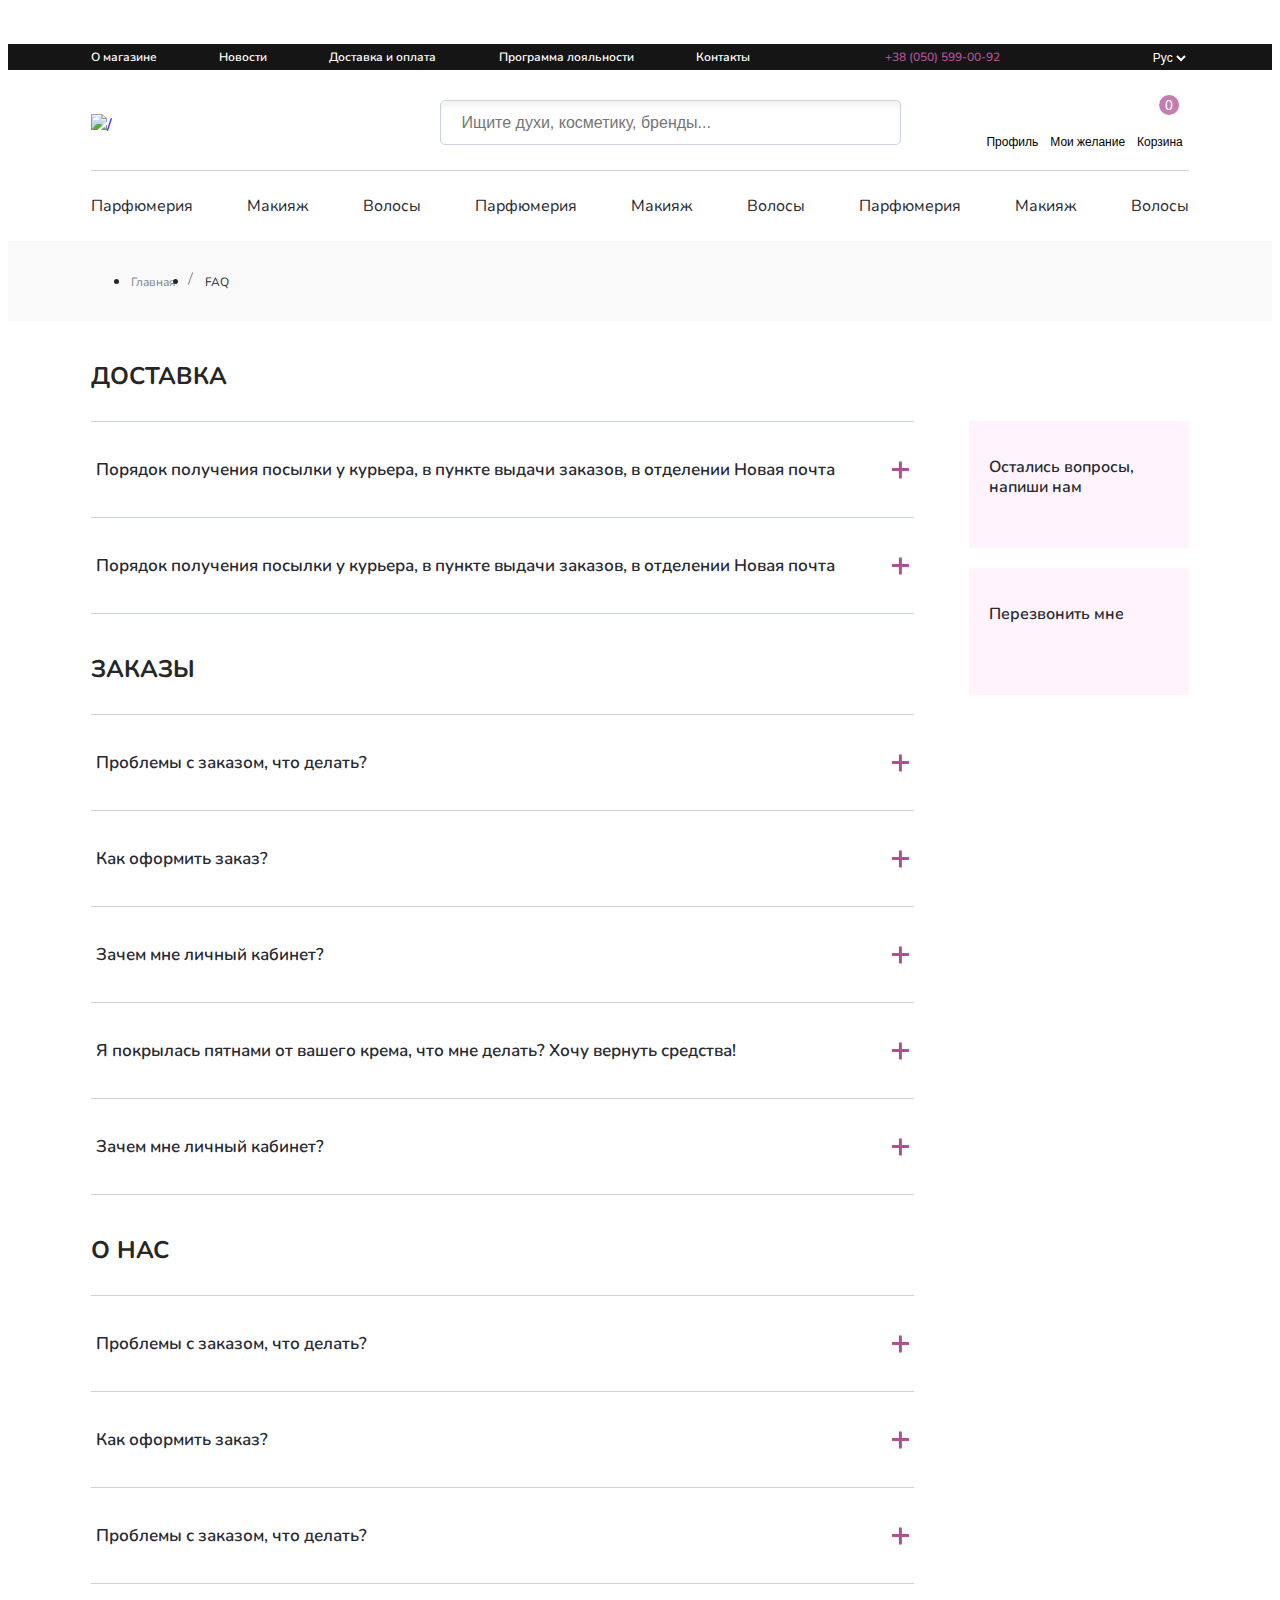
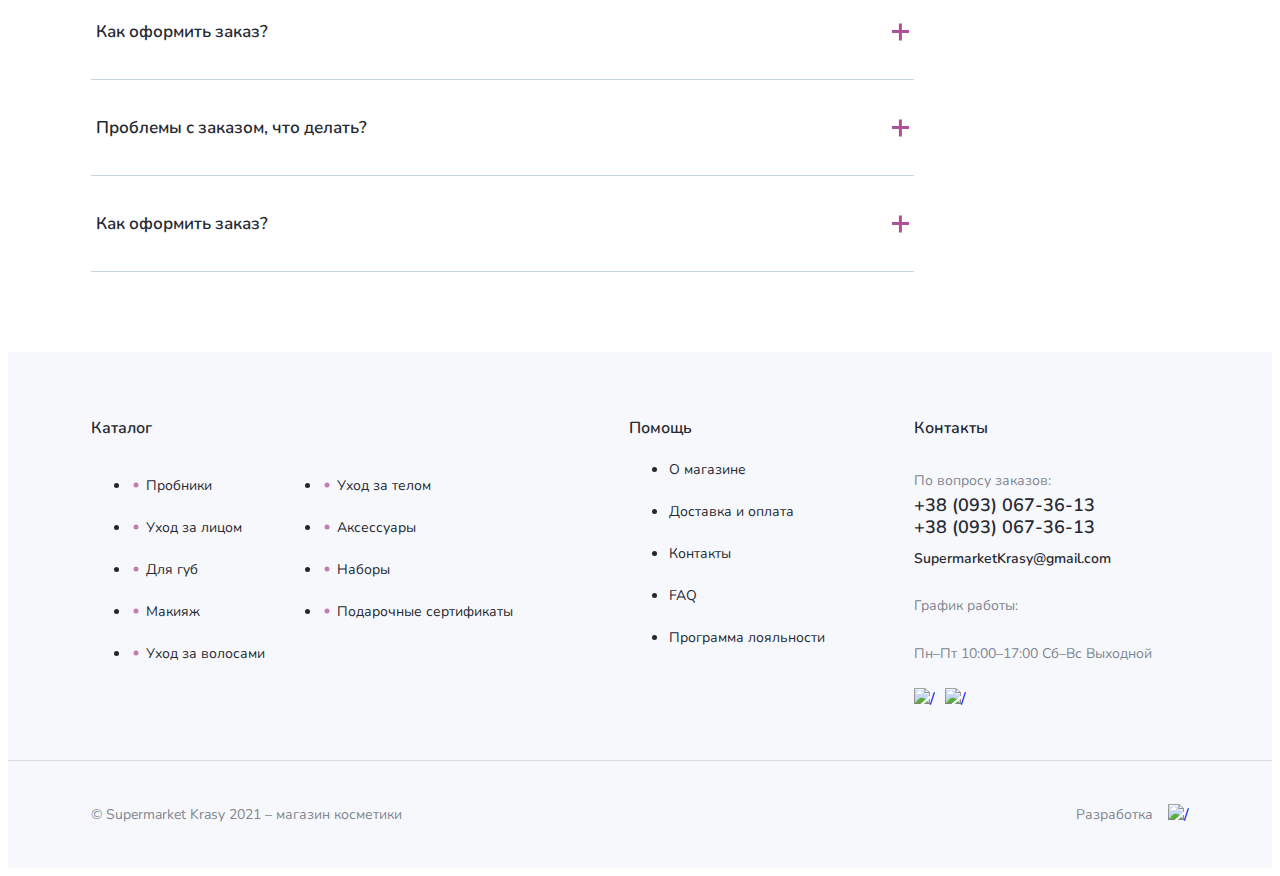
==== commit 6fe582a8: "faq_page_complete" ====
--- a/faq_page.html
+++ b/faq_page.html
@@ -151,7 +151,167 @@
         </div>
 
     </header>
-    <div class="main_content_wrapper"></div>
+    <div class="main_content_wrapper">
+        <div class="breadcrumb_page_wrapper">
+            <div class="content">
+                <div class="breadcrumb_wrapper">
+                    <ul>
+                        <li class="crumb_links main_link"><a href="index.html">Главная</a></li>
+                        <li class="crumb_links current"><a href="faq_page.html">FAQ</a></li>
+                    </ul>
+                </div>
+            </div>
+        </div>
+        <div class="faq_page_wrapper content">
+            <div class="faq_page_content_wrapper">
+                <div class="faq_page_heading">
+                    <p class="h1_heading">Доставка</p>
+                </div>
+                <div class="faq_card_wrapper faq_delivery_wrapper">
+                    <div class="faq_drop">
+                        <div class="faq_drop_head" data-drop-toggle="faq_drop_1">
+                            <p>Порядок получения посылки у курьера, в пункте выдачи заказов, в отделении Новая почта</p>
+                            <button class="faq_drop_btn"></button>
+                        </div>
+                        <div class="faq_drop_content hide" id="faq_drop_1">
+                            <p>Lorem ipsum dolor sit amet, consectetur adipiscing elit. Nullam sed ornare nisl, vitae pharetra ante. Duis nunc neque, molestie eu velit non, bibendum accumsan enim. Nulla interdum nisi eget velit suscipit cursus. Fusce ultricies tincidunt leo sed aliquet. Pellentesque suscipit ullamcorper ipsum non pharetra. In ante neque, sodales eu sodales et, sodales vel tortor. Aenean mollis, sapien quis aliquam rhoncus, dui sapien auctor ipsum, quis lobortis elit eros in risus.</p>
+                        </div>
+                    </div>
+                    <div class="faq_drop">
+                        <div class="faq_drop_head" data-drop-toggle="faq_drop_2">
+                            <p>Порядок получения посылки у курьера, в пункте выдачи заказов, в отделении Новая почта</p>
+                            <button class="faq_drop_btn"></button>
+                        </div>
+                        <div class="faq_drop_content hide" id="faq_drop_2">
+                            <p>Lorem ipsum dolor sit amet, consectetur adipiscing elit. Nullam sed ornare nisl, vitae pharetra ante. Duis nunc neque, molestie eu velit non, bibendum accumsan enim. Nulla interdum nisi eget velit suscipit cursus. Fusce ultricies tincidunt leo sed aliquet. Pellentesque suscipit ullamcorper ipsum non pharetra. In ante neque, sodales eu sodales et, sodales vel tortor. Aenean mollis, sapien quis aliquam rhoncus, dui sapien auctor ipsum, quis lobortis elit eros in risus.</p>
+                        </div>
+                    </div>
+                </div>
+                <div class="faq_page_heading">
+                    <p class="h1_heading">ЗАКАЗЫ</p>
+                </div>
+                <div class="faq_card_wrapper faq_orders_wrapper">
+                    <div class="faq_drop">
+                        <div class="faq_drop_head" data-drop-toggle="faq_drop_3">
+                            <p>Проблемы с заказом, что делать?</p>
+                            <button class="faq_drop_btn"></button>
+                        </div>
+                        <div class="faq_drop_content hide" id="faq_drop_3">
+                            <p>Lorem ipsum dolor sit amet, consectetur adipiscing elit. Nullam sed ornare nisl, vitae pharetra ante. Duis nunc neque, molestie eu velit non, bibendum accumsan enim. Nulla interdum nisi eget velit suscipit cursus. Fusce ultricies tincidunt leo sed aliquet. Pellentesque suscipit ullamcorper ipsum non pharetra. In ante neque, sodales eu sodales et, sodales vel tortor. Aenean mollis, sapien quis aliquam rhoncus, dui sapien auctor ipsum, quis lobortis elit eros in risus.</p>
+                        </div>
+                    </div>
+                    <div class="faq_drop">
+                        <div class="faq_drop_head" data-drop-toggle="faq_drop_4">
+                            <p>Как оформить заказ?</p>
+                            <button class="faq_drop_btn"></button>
+                        </div>
+                        <div class="faq_drop_content hide" id="faq_drop_4">
+                            <p>Lorem ipsum dolor sit amet, consectetur adipiscing elit. Nullam sed ornare nisl, vitae pharetra ante. Duis nunc neque, molestie eu velit non, bibendum accumsan enim. Nulla interdum nisi eget velit suscipit cursus. Fusce ultricies tincidunt leo sed aliquet. Pellentesque suscipit ullamcorper ipsum non pharetra. In ante neque, sodales eu sodales et, sodales vel tortor. Aenean mollis, sapien quis aliquam rhoncus, dui sapien auctor ipsum, quis lobortis elit eros in risus.</p>
+                        </div>
+                    </div>
+                    <div class="faq_drop">
+                        <div class="faq_drop_head" data-drop-toggle="faq_drop_5">
+                            <p>Зачем мне личный кабинет?</p>
+                            <button class="faq_drop_btn"></button>
+                        </div>
+                        <div class="faq_drop_content hide" id="faq_drop_5">
+                            <p>Lorem ipsum dolor sit amet, consectetur adipiscing elit. Nullam sed ornare nisl, vitae pharetra ante. Duis nunc neque, molestie eu velit non, bibendum accumsan enim. Nulla interdum nisi eget velit suscipit cursus. Fusce ultricies tincidunt leo sed aliquet. Pellentesque suscipit ullamcorper ipsum non pharetra. In ante neque, sodales eu sodales et, sodales vel tortor. Aenean mollis, sapien quis aliquam rhoncus, dui sapien auctor ipsum, quis lobortis elit eros in risus.</p>
+                        </div>
+                    </div>
+                    <div class="faq_drop">
+                        <div class="faq_drop_head" data-drop-toggle="faq_drop_6">
+                            <p>Я покрылась пятнами от вашего крема, что мне делать? Хочу вернуть средства!</p>
+                            <button class="faq_drop_btn"></button>
+                        </div>
+                        <div class="faq_drop_content hide" id="faq_drop_6">
+                            <p>Нам очень жаль. Наша косметика содержит высокое количество натуральных компонентов, на которые может быть индивидуальная аллергическая реакция. Обмену и возврату по законодательству России косметика не подлежит. Опишите подробнее реакцию кожи, мы постараемся Вам помочь. Почта:</p>
+                        </div>
+                    </div>
+                    <div class="faq_drop">
+                        <div class="faq_drop_head" data-drop-toggle="faq_drop_7">
+                            <p>Зачем мне личный кабинет?</p>
+                            <button class="faq_drop_btn"></button>
+                        </div>
+                        <div class="faq_drop_content hide" id="faq_drop_7">
+                            <p>Lorem ipsum dolor sit amet, consectetur adipiscing elit. Nullam sed ornare nisl, vitae pharetra ante. Duis nunc neque, molestie eu velit non, bibendum accumsan enim. Nulla interdum nisi eget velit suscipit cursus. Fusce ultricies tincidunt leo sed aliquet. Pellentesque suscipit ullamcorper ipsum non pharetra. In ante neque, sodales eu sodales et, sodales vel tortor. Aenean mollis, sapien quis aliquam rhoncus, dui sapien auctor ipsum, quis lobortis elit eros in risus.</p>
+                        </div>
+                    </div>
+                </div>
+                <div class="faq_page_heading">
+                    <p class="h1_heading">О НАС</p>
+                </div>
+                <div class="faq_card_wrapper faq_about_us_wrapper">
+
+                    <div class="faq_drop">
+                        <div class="faq_drop_head" data-drop-toggle="faq_drop_8">
+                            <p>Проблемы с заказом, что делать?</p>
+                            <button class="faq_drop_btn"></button>
+                        </div>
+                        <div class="faq_drop_content hide" id="faq_drop_8">
+                            <p>Lorem ipsum dolor sit amet, consectetur adipiscing elit. Nullam sed ornare nisl, vitae pharetra ante. Duis nunc neque, molestie eu velit non, bibendum accumsan enim. Nulla interdum nisi eget velit suscipit cursus. Fusce ultricies tincidunt leo sed aliquet. Pellentesque suscipit ullamcorper ipsum non pharetra. In ante neque, sodales eu sodales et, sodales vel tortor. Aenean mollis, sapien quis aliquam rhoncus, dui sapien auctor ipsum, quis lobortis elit eros in risus.</p>
+                        </div>
+                    </div>
+                    <div class="faq_drop">
+                        <div class="faq_drop_head" data-drop-toggle="faq_drop_9">
+                            <p>Как оформить заказ?</p>
+                            <button class="faq_drop_btn"></button>
+                        </div>
+                        <div class="faq_drop_content hide" id="faq_drop_9">
+                            <p>Lorem ipsum dolor sit amet, consectetur adipiscing elit. Nullam sed ornare nisl, vitae pharetra ante. Duis nunc neque, molestie eu velit non, bibendum accumsan enim. Nulla interdum nisi eget velit suscipit cursus. Fusce ultricies tincidunt leo sed aliquet. Pellentesque suscipit ullamcorper ipsum non pharetra. In ante neque, sodales eu sodales et, sodales vel tortor. Aenean mollis, sapien quis aliquam rhoncus, dui sapien auctor ipsum, quis lobortis elit eros in risus.</p>
+                        </div>
+                    </div>
+                    <div class="faq_drop">
+                        <div class="faq_drop_head" data-drop-toggle="faq_drop_10">
+                            <p>Проблемы с заказом, что делать?</p>
+                            <button class="faq_drop_btn"></button>
+                        </div>
+                        <div class="faq_drop_content hide" id="faq_drop_10">
+                            <p>Lorem ipsum dolor sit amet, consectetur adipiscing elit. Nullam sed ornare nisl, vitae pharetra ante. Duis nunc neque, molestie eu velit non, bibendum accumsan enim. Nulla interdum nisi eget velit suscipit cursus. Fusce ultricies tincidunt leo sed aliquet. Pellentesque suscipit ullamcorper ipsum non pharetra. In ante neque, sodales eu sodales et, sodales vel tortor. Aenean mollis, sapien quis aliquam rhoncus, dui sapien auctor ipsum, quis lobortis elit eros in risus.</p>
+                        </div>
+                    </div>
+                    <div class="faq_drop">
+                        <div class="faq_drop_head" data-drop-toggle="faq_drop_11">
+                            <p>Как оформить заказ?</p>
+                            <button class="faq_drop_btn"></button>
+                        </div>
+                        <div class="faq_drop_content hide" id="faq_drop_11">
+                            <p>Lorem ipsum dolor sit amet, consectetur adipiscing elit. Nullam sed ornare nisl, vitae pharetra ante. Duis nunc neque, molestie eu velit non, bibendum accumsan enim. Nulla interdum nisi eget velit suscipit cursus. Fusce ultricies tincidunt leo sed aliquet. Pellentesque suscipit ullamcorper ipsum non pharetra. In ante neque, sodales eu sodales et, sodales vel tortor. Aenean mollis, sapien quis aliquam rhoncus, dui sapien auctor ipsum, quis lobortis elit eros in risus.</p>
+                        </div>
+                    </div>
+                    <div class="faq_drop">
+                        <div class="faq_drop_head" data-drop-toggle="faq_drop_12">
+                            <p>Проблемы с заказом, что делать?</p>
+                            <button class="faq_drop_btn"></button>
+                        </div>
+                        <div class="faq_drop_content hide" id="faq_drop_12">
+                            <p>Lorem ipsum dolor sit amet, consectetur adipiscing elit. Nullam sed ornare nisl, vitae pharetra ante. Duis nunc neque, molestie eu velit non, bibendum accumsan enim. Nulla interdum nisi eget velit suscipit cursus. Fusce ultricies tincidunt leo sed aliquet. Pellentesque suscipit ullamcorper ipsum non pharetra. In ante neque, sodales eu sodales et, sodales vel tortor. Aenean mollis, sapien quis aliquam rhoncus, dui sapien auctor ipsum, quis lobortis elit eros in risus.</p>
+                        </div>
+                    </div>
+                    <div class="faq_drop">
+                        <div class="faq_drop_head" data-drop-toggle="faq_drop_13">
+                            <p>Как оформить заказ?</p>
+                            <button class="faq_drop_btn"></button>
+                        </div>
+                        <div class="faq_drop_content hide" id="faq_drop_13">
+                            <p>Lorem ipsum dolor sit amet, consectetur adipiscing elit. Nullam sed ornare nisl, vitae pharetra ante. Duis nunc neque, molestie eu velit non, bibendum accumsan enim. Nulla interdum nisi eget velit suscipit cursus. Fusce ultricies tincidunt leo sed aliquet. Pellentesque suscipit ullamcorper ipsum non pharetra. In ante neque, sodales eu sodales et, sodales vel tortor. Aenean mollis, sapien quis aliquam rhoncus, dui sapien auctor ipsum, quis lobortis elit eros in risus.</p>
+                        </div>
+                    </div>
+                </div>
+            </div>
+            <div class="faq_page_aside_info" >
+                <a href="mailto: SupermarketKrasy@gmail.com">
+                    <div class="faq_aside_card faq_mail_card">
+                        <p>Остались вопросы, напиши нам</p>
+                    </div>
+                </a>
+                <a href="tel: +38 (093) 067-36-13">
+                    <div class="faq_aside_card faq_phone_card">
+                        <p>Перезвонить мне</p>
+                    </div>
+                </a>
+            </div>
+        </div>
+    </div>
     <div class="modal_back hide"></div>
     <footer>
         <div class="footer_main content">
--- a/styles/style.css
+++ b/styles/style.css
@@ -2962,15 +2962,128 @@
     width: 100%;
     text-align: left;
 }
-
-
-
-
-
-/*////////////////////////////////////////////*/
-
-
-
+/*///////////////////faq_page/////////////////////////*/
+
+.faq_page_content_wrapper .faq_page_heading{
+    margin-top: 40px;
+    margin-bottom: 30px;
+}
+
+.faq_page_content_wrapper{
+    width: 75%;
+}
+.faq_drop{
+    display: flex;
+    flex-direction: column;
+    justify-content: space-between;
+    align-items: center;
+    padding: 20px 5px;
+    border-bottom: 1px solid #C8D5E1;
+}
+
+.faq_card_wrapper .faq_drop:first-child{
+    border-top: 1px solid #C8D5E1;
+
+}
+
+.faq_drop_head{
+    display: flex;
+    flex-direction: row;
+    justify-content: space-between;
+    align-items: center;
+    width: 100%;
+    cursor: pointer;
+}
+
+.faq_drop_head p{
+    font-size: 17px;
+    font-weight: 600;
+    line-height: 21px;
+    color: #262931;
+}
+
+.faq_drop_btn{
+    border: none;
+    height: 3px;
+    width: 17px;
+    background: #AE5096;
+    cursor: pointer;
+    position: relative;
+}
+
+.faq_drop_btn:before{
+    content: '';
+    position: absolute;
+    width: 3px;
+    height: 17px;
+    background: #AE5096;
+    top: 50%;
+    left: 50%;
+    transform: translate(-70%, -50%);
+}
+
+.faq_drop_content{
+    padding: 30px 0 10px 0;
+}
+
+.faq_drop_content p{
+    font-size: 14px;
+    font-weight: 400;
+    line-height: 20px;
+}
+
+.faq_page_wrapper{
+    display: flex;
+    flex-direction: row;
+    justify-content: space-between;
+}
+
+.faq_page_aside_info{
+    display: flex;
+    flex-direction: column;
+    align-items: flex-start;
+    margin-top: 100px;
+}
+
+.faq_aside_card{
+    width: 220px;
+    min-height: 127px;
+    background: #fff4fd;
+    position: relative;
+    padding: 20px;
+    margin-bottom: 20px;
+}
+
+.faq_mail_card:after{
+    content: '';
+    position: absolute;
+    background: url("../images/mail_card.svg") center center no-repeat;
+    width: 78px;
+    height: 66px;
+    bottom: 0;
+    right: 0;
+}
+
+.faq_phone_card:after{
+    content: '';
+    position: absolute;
+    background: url("../images/phone_card.svg") center center no-repeat;
+    width: 78px;
+    height: 66px;
+    bottom: 0;
+    right: 0;
+}
+
+.faq_aside_card p{
+    font-size: 16px;
+    font-weight: 600;
+    line-height: 20px;
+    color: #262931;
+}
+
+.drop_btn{
+    position: unset;
+}
 
 
 /*///////////////////////////////////////*/
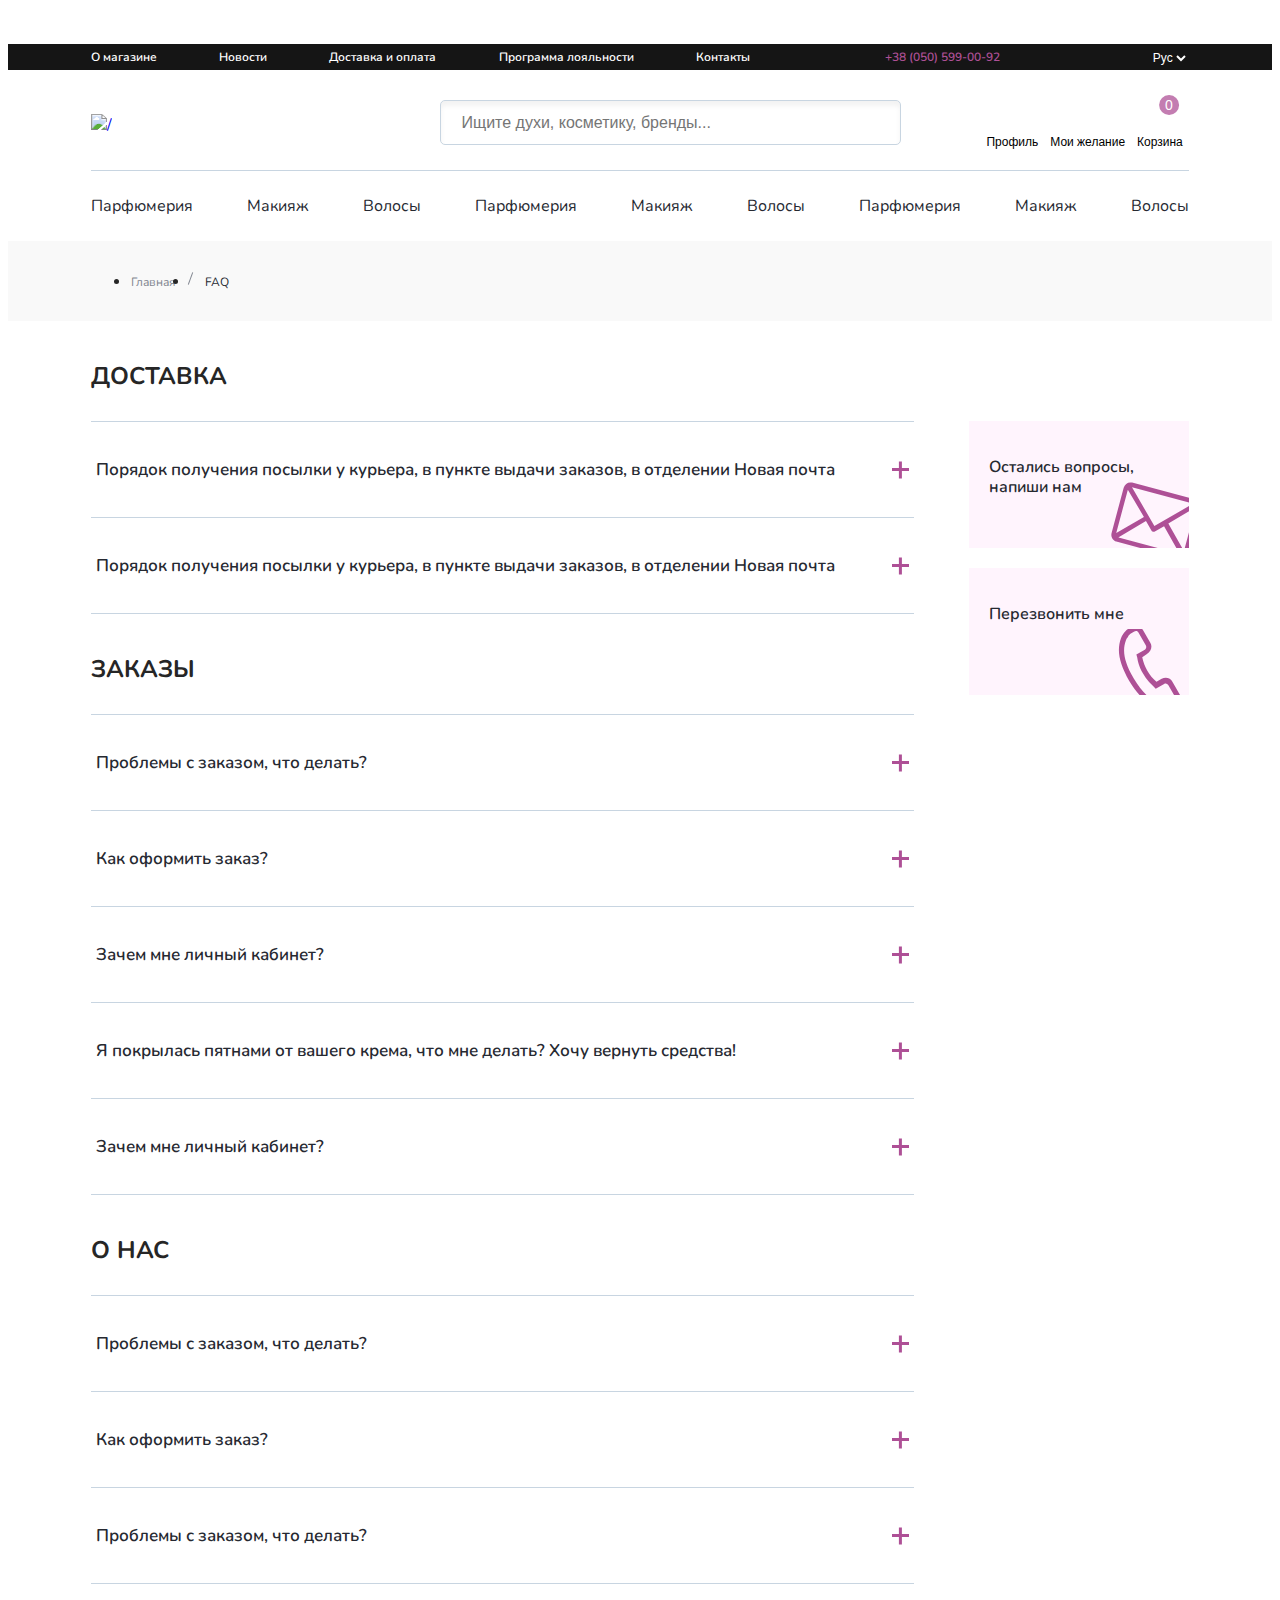
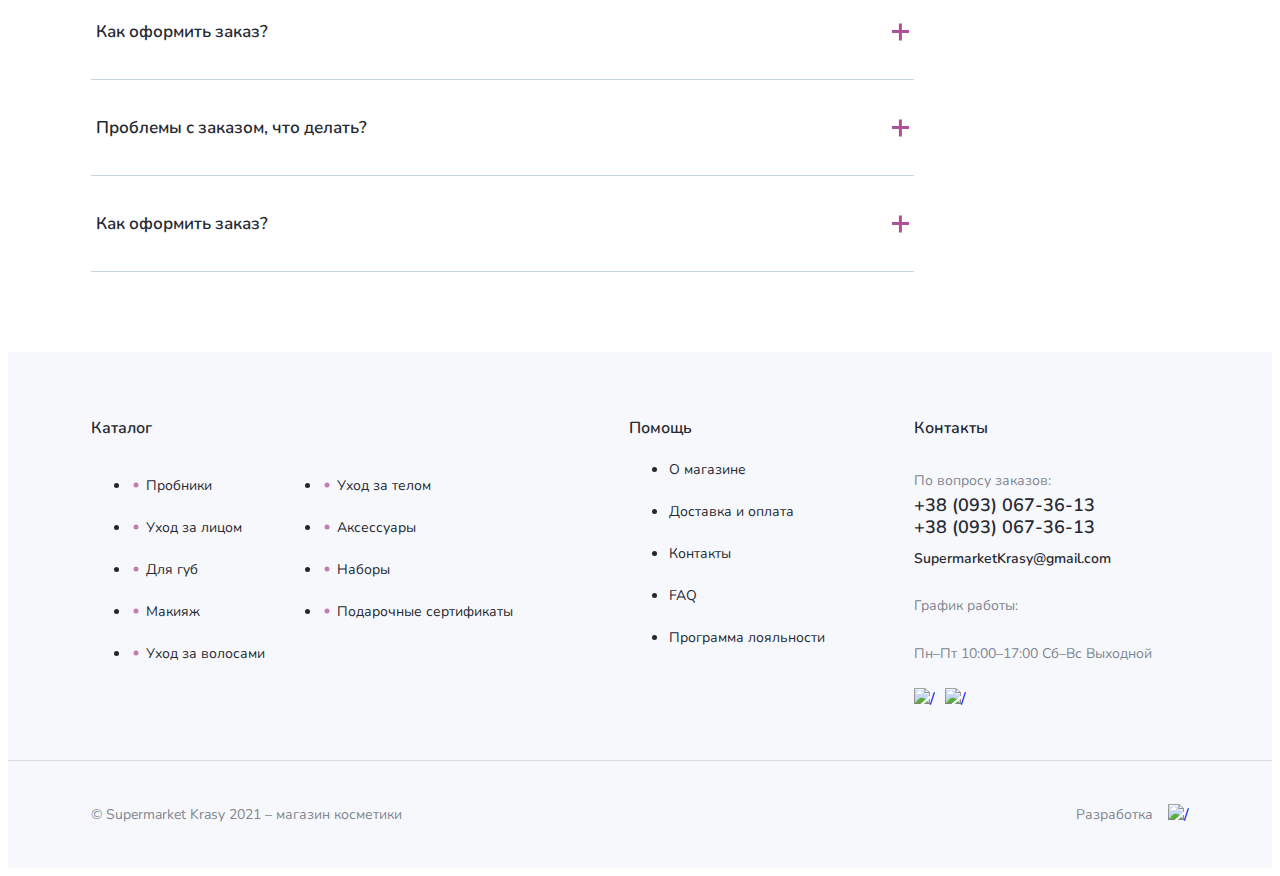
==== commit 2c461d1f: "new_page" ====
--- a/faq_page.html
+++ b/faq_page.html
@@ -164,7 +164,7 @@
         </div>
         <div class="faq_page_wrapper content">
             <div class="faq_page_content_wrapper">
-                <div class="faq_page_heading">
+                <div class="faq_page_heading" >
                     <p class="h1_heading">Доставка</p>
                 </div>
                 <div class="faq_card_wrapper faq_delivery_wrapper">
--- a/styles/style.css
+++ b/styles/style.css
@@ -1766,7 +1766,7 @@
 
 .pagination_wrapper a.active{
     color: #ffffff;
-    background: #C37DB1;
+    background: #AE5096;
 }
 
 
@@ -3009,6 +3009,7 @@
     background: #AE5096;
     cursor: pointer;
     position: relative;
+    transition: all .3s ease-in-out;
 }
 
 .faq_drop_btn:before{
@@ -3020,6 +3021,7 @@
     top: 50%;
     left: 50%;
     transform: translate(-70%, -50%);
+    transition: all .3s ease-in-out;
 }
 
 .faq_drop_content{
@@ -3081,9 +3083,253 @@
     color: #262931;
 }
 
-.drop_btn{
-    position: unset;
-}
+.faq_drop_btn.no_drop_btn:before{
+    display: none;
+    transition: all .3s ease-in-out;
+}
+
+
+/*////////////////news_page///////////////////////*/
+
+
+.news_page_wrapper{
+    margin-top: 40px;
+}
+
+.news_page_heading{
+    display: flex;
+    justify-content: flex-start;
+    margin-bottom: 30px;
+}
+
+
+.news_page_content{
+    display: flex;
+    flex-direction: row;
+    flex-wrap: wrap;
+    justify-content: space-between;
+    align-items: flex-start;
+}
+
+.news_card {
+    display: flex;
+    flex-direction: column;
+    width: 32%;
+    margin-bottom: 60px;
+}
+
+.news_card .news_card_content{
+    margin-top: 15px;
+    display: flex;
+    flex-direction: column;
+    justify-content: flex-start;
+    align-items: flex-start;
+}
+
+.news_heading{
+    font-size: 18px;
+    font-weight: 700;
+    line-height: 23px;
+    margin-bottom: 10px;
+}
+
+.news_short{
+    font-size: 14px;
+    font-weight: 400;
+    line-height: 18px;
+    color: #818690;
+    margin-bottom: 10px;
+}
+
+.news_card_content a{
+    display: block;
+    position: relative;
+    padding-right: 20px;
+    color: #AE5096;
+    font-size: 14px;
+    font-weight: 600;
+    line-height: 18px;
+    border-bottom: 1px solid transparent;
+}
+
+.news_card_content a:after{
+    content: '>';
+    color: #AE5096;
+    position: absolute;
+    right: 0;
+    top: 50%;
+    transform: translate(-50%, -50%);
+}
+
+.news_card_content a:hover{
+    border-bottom: 1px solid #AE5096;
+}
+
+.news_card img{
+    transition: all .3s ease-in-out;
+}
+
+.news_card img:hover{
+    transform: scale(1.1);
+    transition: all .3s ease-in-out;
+}
+
+
+
+/*////////////////news_card///////////////////////*/
+
+
+.news_card_page_wrapper{
+    margin-top: 40px;
+}
+
+.news_card_page{
+    display: flex;
+    flex-direction: row;
+    justify-content: space-between;
+    align-items: flex-start;
+    margin-top: 40px;
+}
+
+.news_card_page_content{
+    display: flex;
+    flex-direction: column;
+    justify-content: flex-start;
+    align-items: flex-start;
+    width: 58%;
+}
+
+.news_card_page_aside_wrapper{
+    width: 32%;
+}
+
+.news_card_heading_wrapper{
+    display: flex;
+    flex-direction: column;
+    margin-bottom: 30px;
+}
+
+.news_card_heading_wrapper span{
+    font-size: 16px;
+    font-weight: 400;
+    color: #818690;
+    margin-bottom: 15px;
+}
+
+.news_content img{
+    margin-bottom: 30px;
+}
+
+.bold_text{
+    font-size: 16px;
+    font-weight: 600;
+    line-height: 22px;
+}
+
+.news_content .order_basket_heading{
+    margin-top: 30px;
+    margin-bottom: 15px;
+    font-weight: 700;
+}
+
+.news_text{
+    font-size: 16px;
+    font-weight: 400;
+    line-height: 22px;
+}
+
+.news_special_info{
+    margin-top: 50px;
+    background: #FFF9FD;
+    position: relative;
+    padding: 25px 50px;
+}
+
+.news_special_info p{
+    font-size: 16px;
+    font-weight: 600;
+    line-height: 22px;
+    color: #AE5096;
+    text-align: center;
+}
+
+.news_special_info:before{
+    content: '';
+    position: absolute;
+    background: url("../images/news_special_symbol.svg") center center no-repeat;
+    width: 43px;
+    height: 33px;
+    top: 0;
+    left: 50%;
+    transform: translate(-50%, -50%);
+}
+
+.news_card_list{
+    margin-top: 30px;
+}
+
+.news_card_list li{
+    margin-bottom: 10px;
+    font-size: 16px;
+    font-weight: 400;
+}
+
+.news_card_list li:last-child{
+    margin-bottom: 0;
+}
+
+.news_card_last_part{
+    font-size: 16px;
+    font-weight: 400;
+}
+.news_card_last_part a{
+    font-size: 16px;
+    font-weight: 400;
+    color: #AE5096;
+    text-decoration: underline;
+}
+
+.news_content{
+    padding-bottom: 30px;
+    border-bottom: 1px solid #C8D5E1;
+}
+
+.news_share_wrapper{
+    margin-top: 20px;
+    display: flex;
+    flex-direction: row;
+    justify-content: flex-start;
+    align-items: center;
+}
+
+.news_share_wrapper p{
+    font-size: 18px;
+    font-weight: 400;
+    margin-right: 15px;
+}
+
+.news_share_wrapper a{
+    margin-right: 15px;
+}
+
+.news_card_page_aside_wrapper .news_card{
+    width: 100%;
+    margin-bottom: 20px;
+}
+
+.advertisement_wrapper{
+    margin-bottom: 50px;
+}
+
+.news_card_page_aside_wrapper .h1_heading{
+    margin-bottom: 20px;
+}
+
+.news_card_page_aside_wrapper .news_card img:hover{
+    transform: scale(1);
+}
+
+
 
 
 /*///////////////////////////////////////*/
